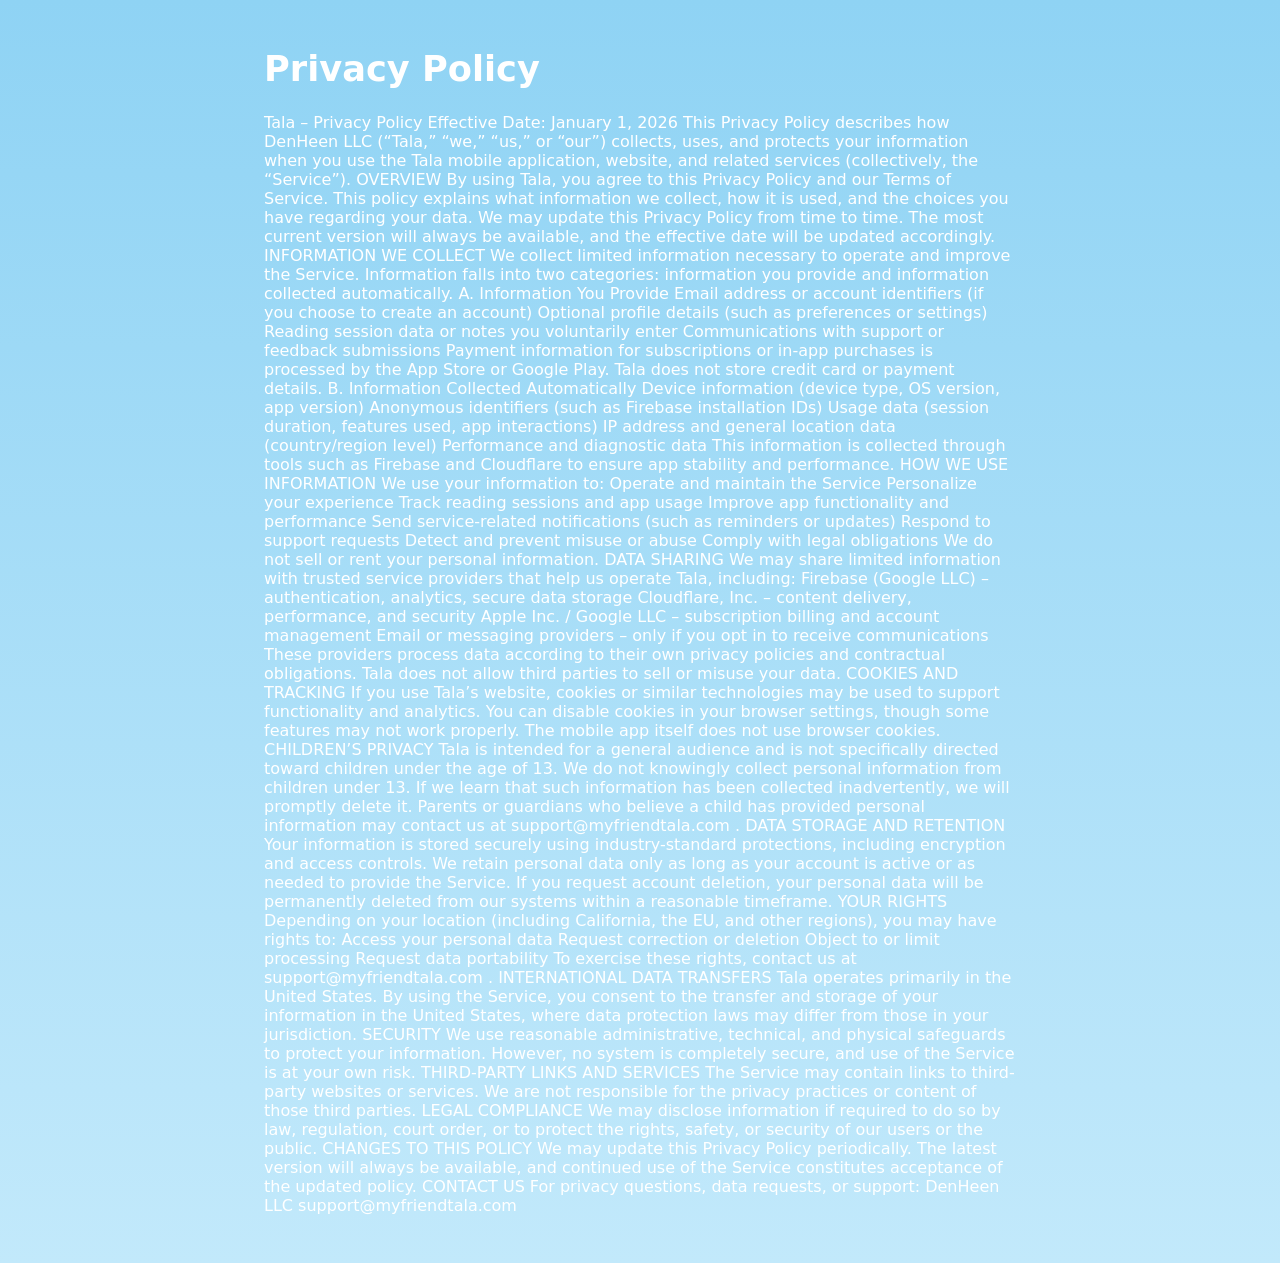
==== privacy.html @ f98f7b0b "Add privacy and terms pages + footer links" ====
<!DOCTYPE html>
<html lang="en">

<head>
    <meta charset="UTF-8" />
    <meta name="viewport" content="width=device-width, initial-scale=1.0" />
    <title>Tala – Privacy Policy</title>
    <link rel="stylesheet" href="styles.css" />
</head>

<body class="legal-page">
    <main class="legal">
      <h1>Privacy Policy</h1>

        Tala – Privacy Policy

        Effective Date: January 1, 2026

        This Privacy Policy describes how DenHeen LLC (“Tala,” “we,” “us,” or “our”) collects, uses, and protects your
        information when you use the Tala mobile application, website, and related services (collectively, the
        “Service”).

        OVERVIEW

        By using Tala, you agree to this Privacy Policy and our Terms of Service. This policy explains what information
        we collect, how it is used, and the choices you have regarding your data.

        We may update this Privacy Policy from time to time. The most current version will always be available, and the
        effective date will be updated accordingly.

        INFORMATION WE COLLECT

        We collect limited information necessary to operate and improve the Service. Information falls into two
        categories: information you provide and information collected automatically.

        A. Information You Provide

        Email address or account identifiers (if you choose to create an account)

        Optional profile details (such as preferences or settings)

        Reading session data or notes you voluntarily enter

        Communications with support or feedback submissions

        Payment information for subscriptions or in-app purchases is processed by the App Store or Google Play. Tala
        does not store credit card or payment details.

        B. Information Collected Automatically

        Device information (device type, OS version, app version)

        Anonymous identifiers (such as Firebase installation IDs)

        Usage data (session duration, features used, app interactions)

        IP address and general location data (country/region level)

        Performance and diagnostic data

        This information is collected through tools such as Firebase and Cloudflare to ensure app stability and
        performance.

        HOW WE USE INFORMATION

        We use your information to:

        Operate and maintain the Service

        Personalize your experience

        Track reading sessions and app usage

        Improve app functionality and performance

        Send service-related notifications (such as reminders or updates)

        Respond to support requests

        Detect and prevent misuse or abuse

        Comply with legal obligations

        We do not sell or rent your personal information.

        DATA SHARING

        We may share limited information with trusted service providers that help us operate Tala, including:

        Firebase (Google LLC) – authentication, analytics, secure data storage

        Cloudflare, Inc. – content delivery, performance, and security

        Apple Inc. / Google LLC – subscription billing and account management

        Email or messaging providers – only if you opt in to receive communications

        These providers process data according to their own privacy policies and contractual obligations. Tala does not
        allow third parties to sell or misuse your data.

        COOKIES AND TRACKING

        If you use Tala’s website, cookies or similar technologies may be used to support functionality and analytics.
        You can disable cookies in your browser settings, though some features may not work properly.

        The mobile app itself does not use browser cookies.

        CHILDREN’S PRIVACY

        Tala is intended for a general audience and is not specifically directed toward children under the age of 13.

        We do not knowingly collect personal information from children under 13. If we learn that such information has
        been collected inadvertently, we will promptly delete it.

        Parents or guardians who believe a child has provided personal information may contact us at
        support@myfriendtala.com
        .

        DATA STORAGE AND RETENTION

        Your information is stored securely using industry-standard protections, including encryption and access
        controls.

        We retain personal data only as long as your account is active or as needed to provide the Service. If you
        request account deletion, your personal data will be permanently deleted from our systems within a reasonable
        timeframe.

        YOUR RIGHTS

        Depending on your location (including California, the EU, and other regions), you may have rights to:

        Access your personal data

        Request correction or deletion

        Object to or limit processing

        Request data portability

        To exercise these rights, contact us at support@myfriendtala.com
        .

        INTERNATIONAL DATA TRANSFERS

        Tala operates primarily in the United States. By using the Service, you consent to the transfer and storage of
        your information in the United States, where data protection laws may differ from those in your jurisdiction.

        SECURITY

        We use reasonable administrative, technical, and physical safeguards to protect your information. However, no
        system is completely secure, and use of the Service is at your own risk.

        THIRD-PARTY LINKS AND SERVICES

        The Service may contain links to third-party websites or services. We are not responsible for the privacy
        practices or content of those third parties.

        LEGAL COMPLIANCE

        We may disclose information if required to do so by law, regulation, court order, or to protect the rights,
        safety, or security of our users or the public.

        CHANGES TO THIS POLICY

        We may update this Privacy Policy periodically. The latest version will always be available, and continued use
        of the Service constitutes acceptance of the updated policy.

        CONTACT US

        For privacy questions, data requests, or support:

        DenHeen LLC
        support@myfriendtala.com
    </main>
</body>

</html>
---- styles.css ----
* {
  box-sizing: border-box;
  margin: 0;
  font-family: system-ui, -apple-system, BlinkMacSystemFont;
}

body {
  min-height: 100vh;
  background: linear-gradient(#8fd3f4, #c2e9fb);
  display: flex;
  justify-content: center;
  align-items: center;
}

.hero {
  text-align: center;
  max-width: 640px;
  padding: 2rem;
}

.tala {
  width: 220px;
  margin-bottom: 1.5rem;
}

h1 {
  font-size: 2.75rem;
  color: white;
  margin-bottom: 0.75rem;
}

p {
  font-size: 1.2rem;
  color: rgba(255, 255, 255, 0.9);
}

.buttons {
  margin-top: 2rem;
  display: flex;
  justify-content: center;
  gap: 1rem;
}

.buttons img {
  height: 48px;
  cursor: pointer;
}

/* --- Legal pages override --- */

body.legal-page {
  display: block;
  align-items: initial;
  justify-content: initial;
}

.legal {
  max-width: 800px;
  margin: 0 auto;
  padding: 3rem 1.5rem;
  color: white;
}

.legal h1 {
  font-size: 2.2rem;
  margin-bottom: 1.5rem;
}

.legal h2 {
  margin-top: 2.5rem;
  margin-bottom: 0.75rem;
}

.legal p,
.legal li {
  font-size: 1rem;
  line-height: 1.6;
  color: rgba(255, 255, 255, 0.95);
}

.legal ul {
  margin-left: 1.25rem;
  margin-top: 0.5rem;
}

.legal a {
  color: white;
  text-decoration: underline;
}

.footer {
  margin-top: 3rem;
  font-size: 0.85rem;
  color: rgba(255, 255, 255, 0.85);
}

.footer a {
  color: white;
  text-decoration: none;
}

.footer a:hover {
  text-decoration: underline;
}
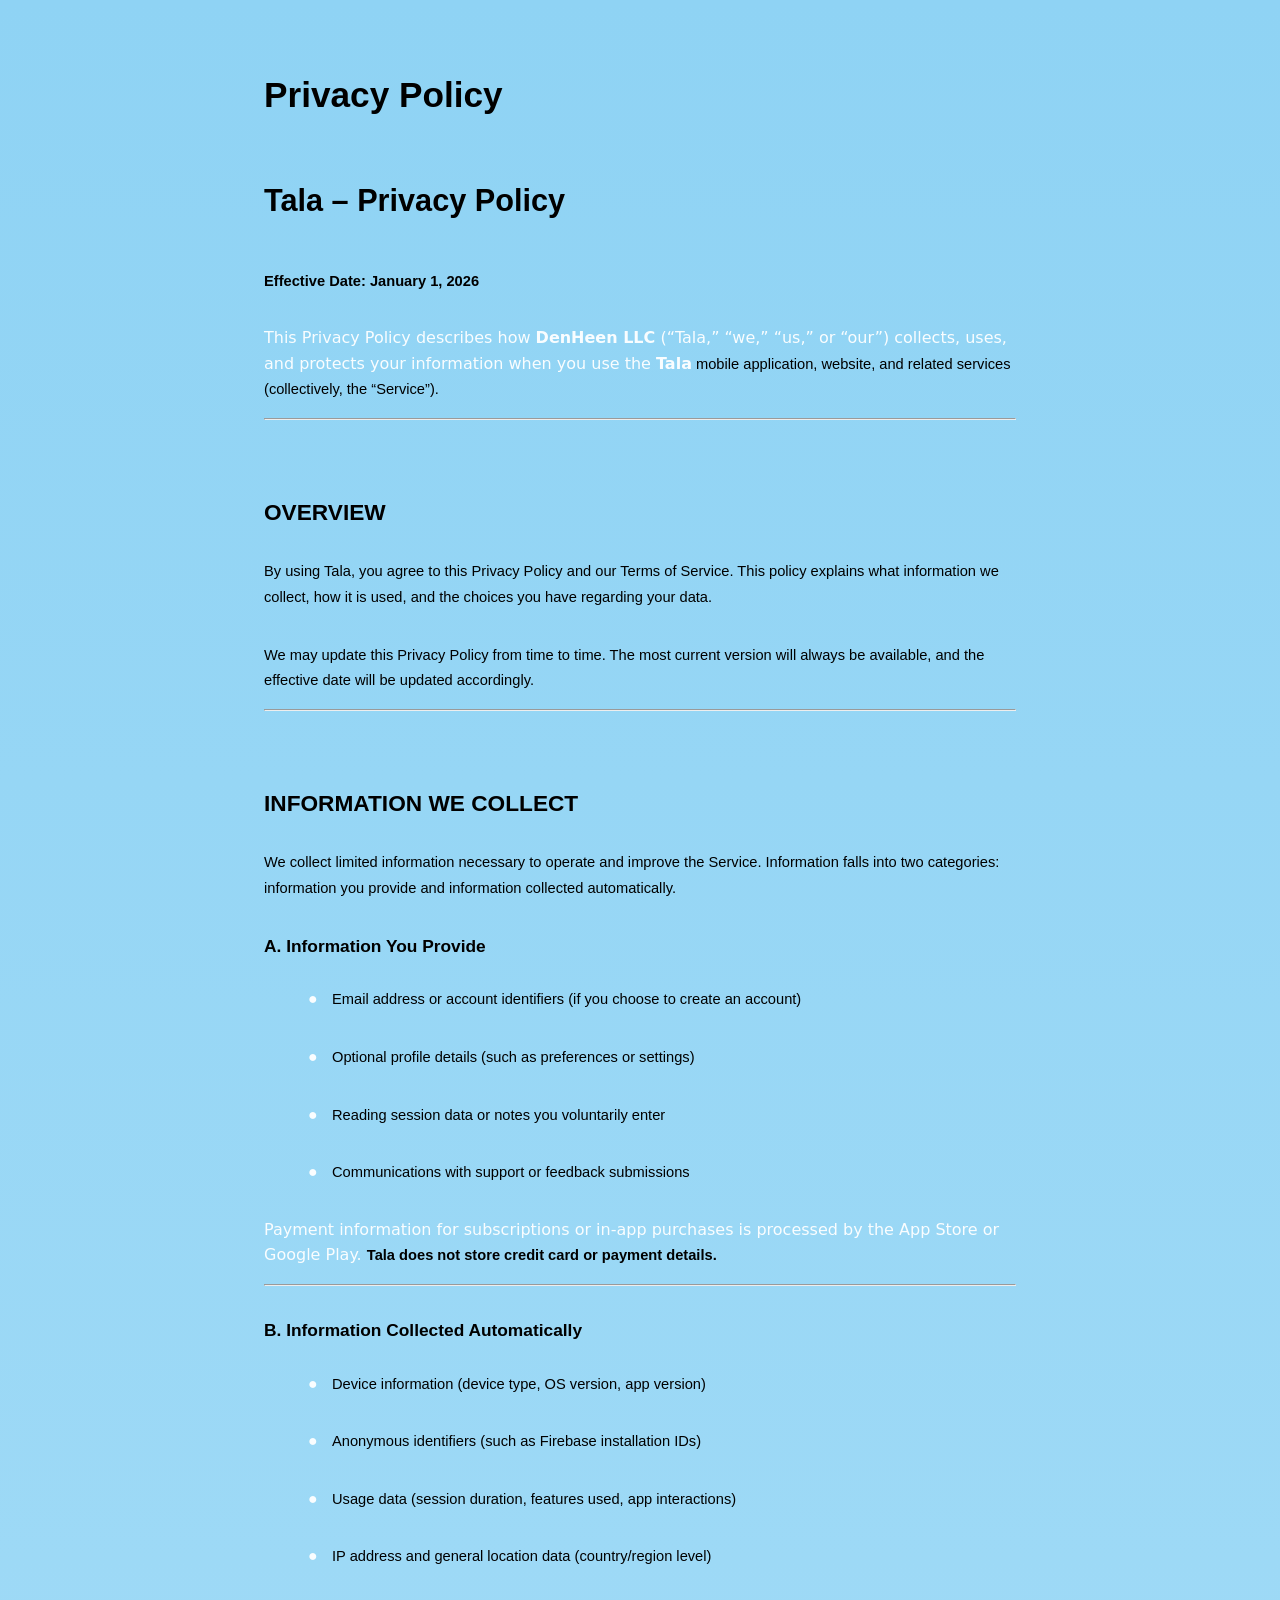
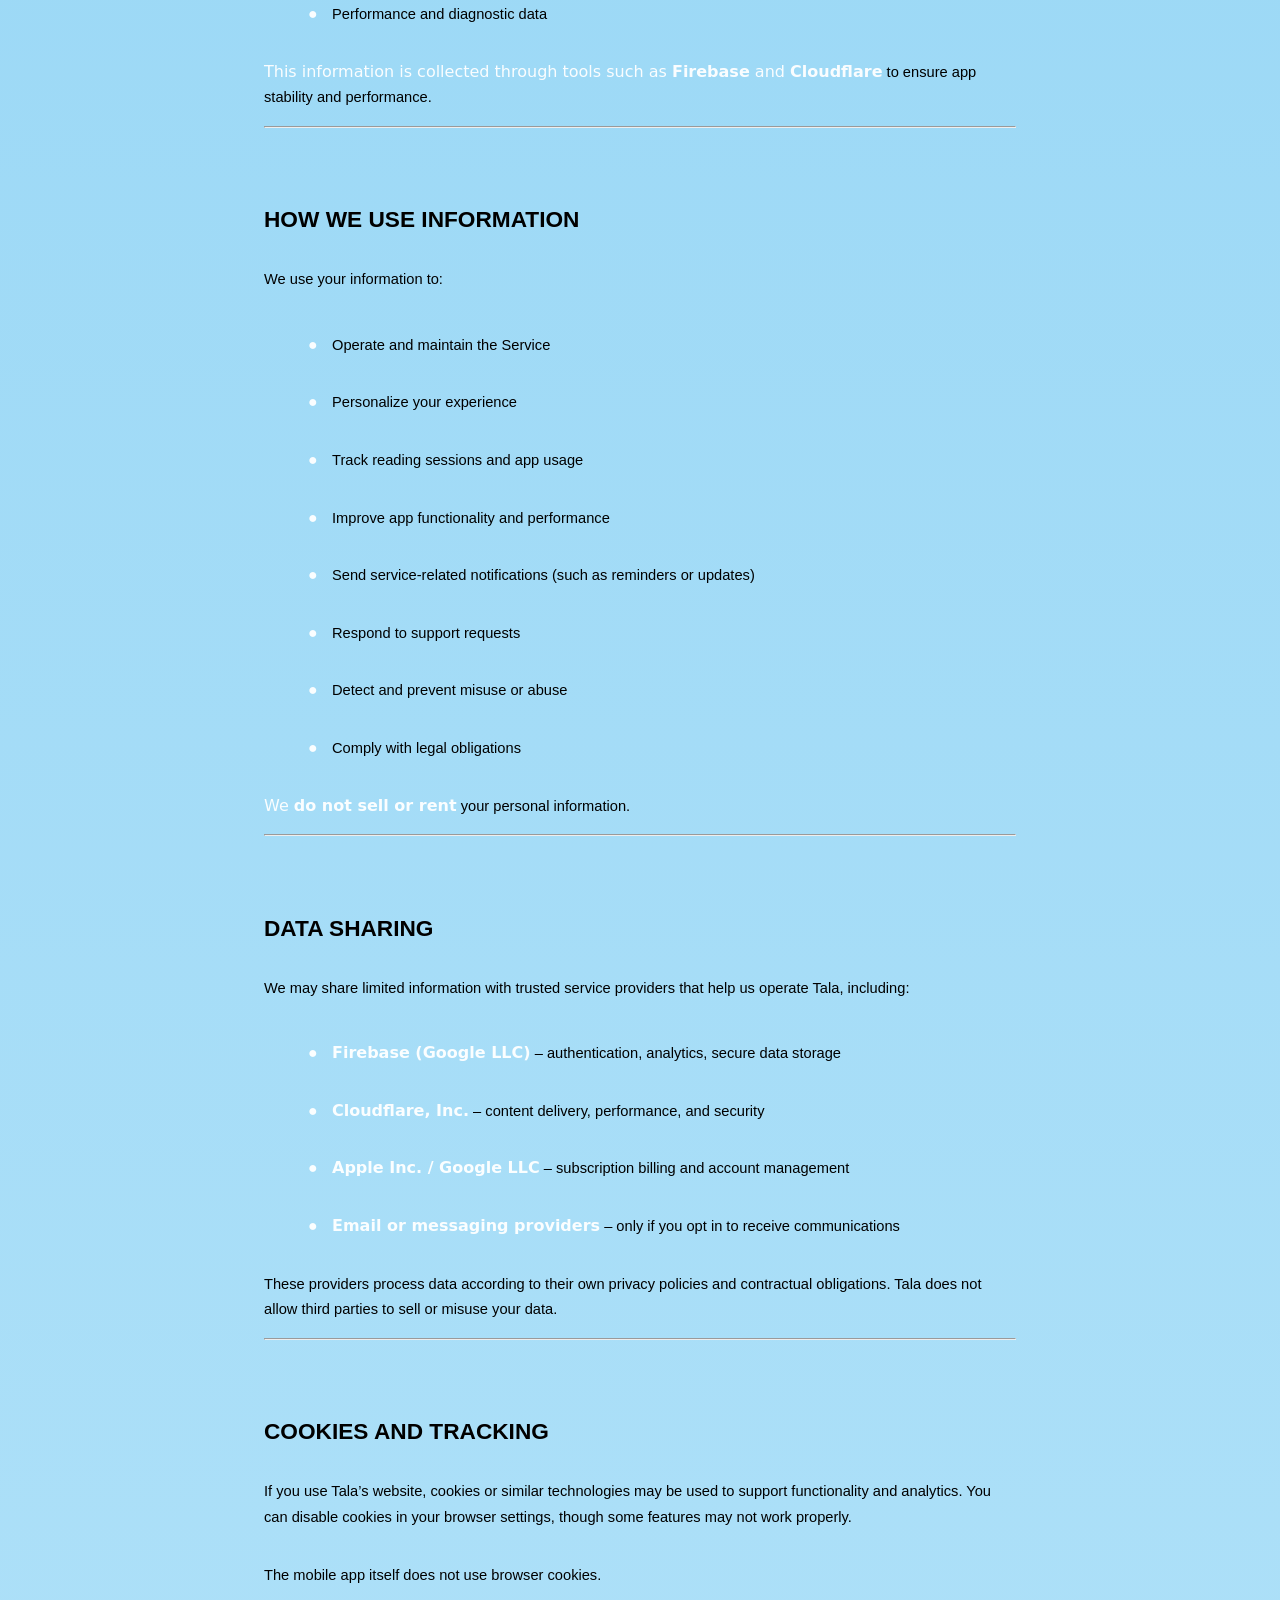
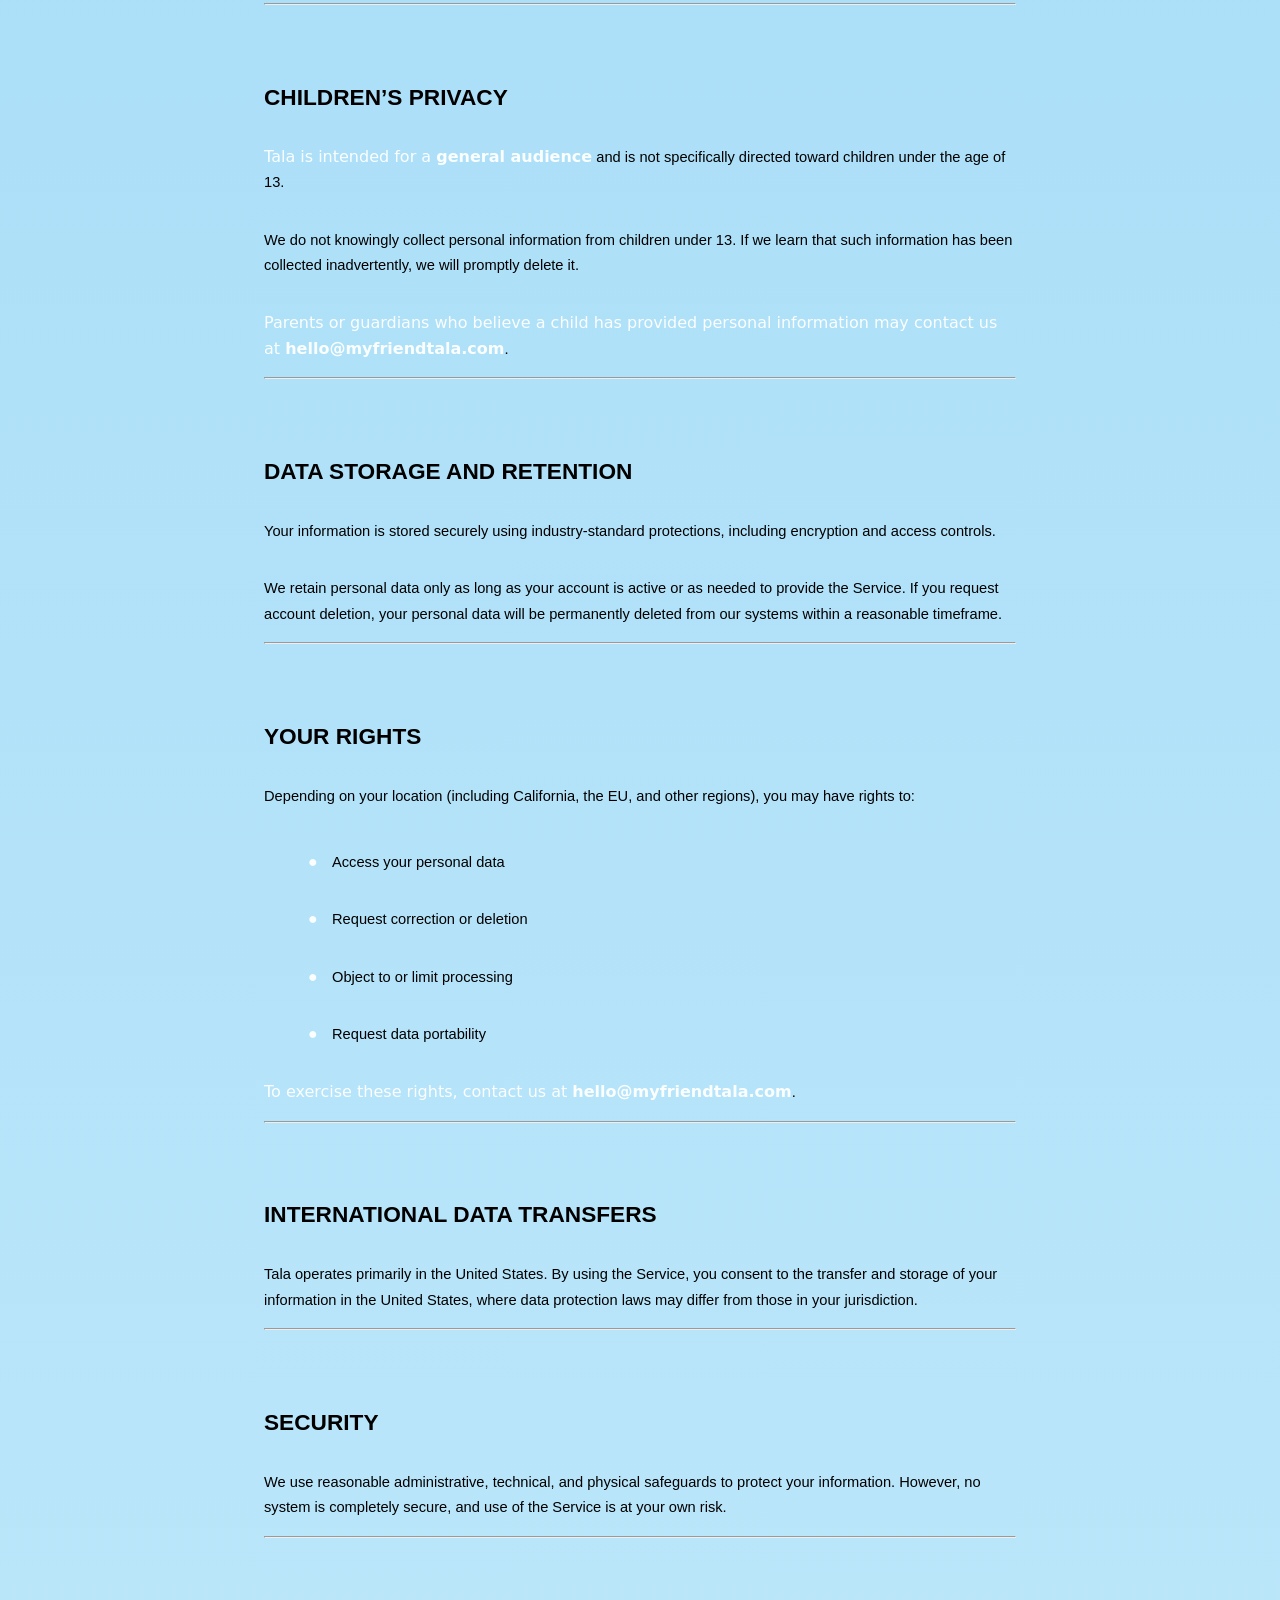
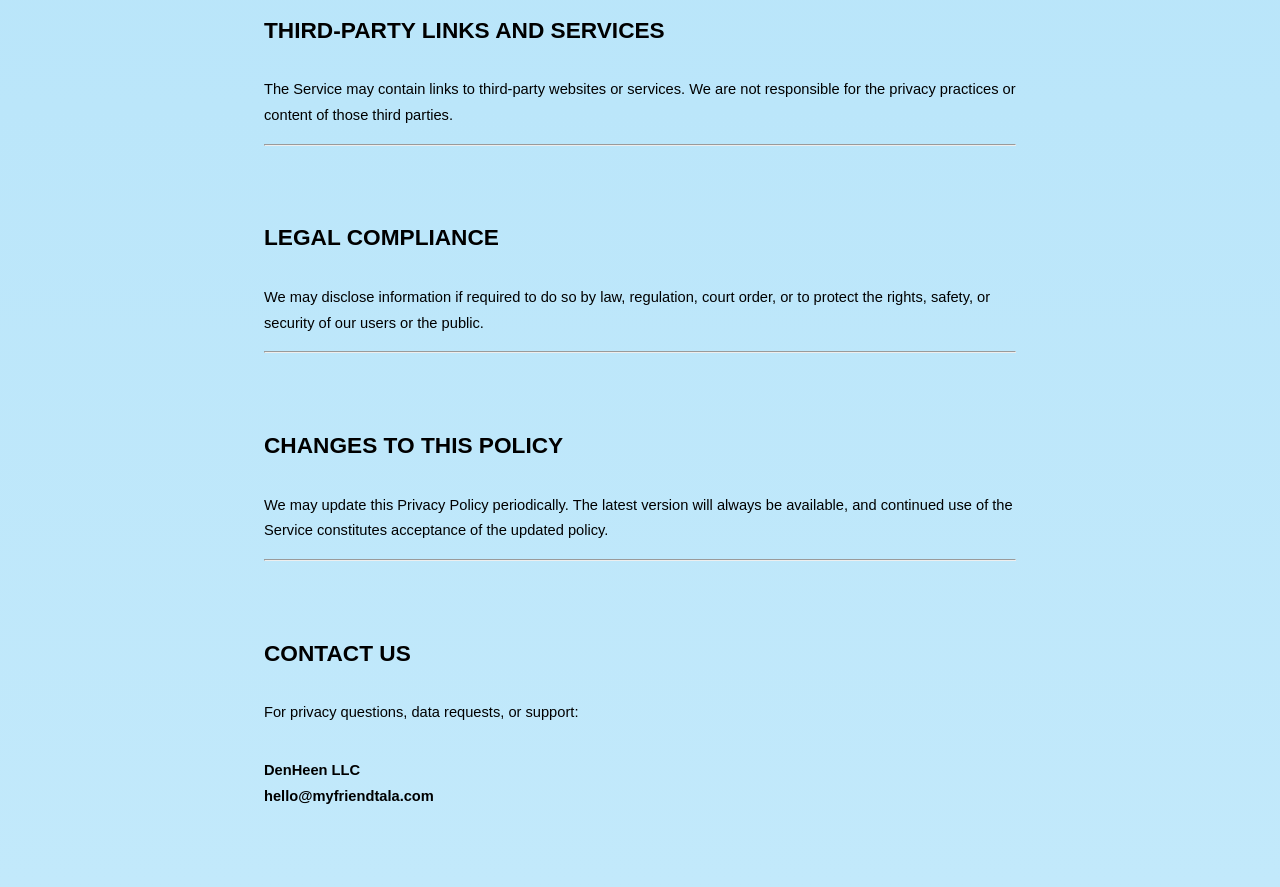
==== commit 083f9853: "Format legal pages for readability" ====
--- a/privacy.html
+++ b/privacy.html
@@ -10,167 +10,792 @@
 
 <body class="legal-page">
     <main class="legal">
-      <h1>Privacy Policy</h1>
-
-        Tala – Privacy Policy
-
-        Effective Date: January 1, 2026
-
-        This Privacy Policy describes how DenHeen LLC (“Tala,” “we,” “us,” or “our”) collects, uses, and protects your
-        information when you use the Tala mobile application, website, and related services (collectively, the
-        “Service”).
-
-        OVERVIEW
-
-        By using Tala, you agree to this Privacy Policy and our Terms of Service. This policy explains what information
-        we collect, how it is used, and the choices you have regarding your data.
-
-        We may update this Privacy Policy from time to time. The most current version will always be available, and the
-        effective date will be updated accordingly.
-
-        INFORMATION WE COLLECT
-
-        We collect limited information necessary to operate and improve the Service. Information falls into two
-        categories: information you provide and information collected automatically.
-
-        A. Information You Provide
-
-        Email address or account identifiers (if you choose to create an account)
-
-        Optional profile details (such as preferences or settings)
-
-        Reading session data or notes you voluntarily enter
-
-        Communications with support or feedback submissions
-
-        Payment information for subscriptions or in-app purchases is processed by the App Store or Google Play. Tala
-        does not store credit card or payment details.
-
-        B. Information Collected Automatically
-
-        Device information (device type, OS version, app version)
-
-        Anonymous identifiers (such as Firebase installation IDs)
-
-        Usage data (session duration, features used, app interactions)
-
-        IP address and general location data (country/region level)
-
-        Performance and diagnostic data
-
-        This information is collected through tools such as Firebase and Cloudflare to ensure app stability and
-        performance.
-
-        HOW WE USE INFORMATION
-
-        We use your information to:
-
-        Operate and maintain the Service
-
-        Personalize your experience
-
-        Track reading sessions and app usage
-
-        Improve app functionality and performance
-
-        Send service-related notifications (such as reminders or updates)
-
-        Respond to support requests
-
-        Detect and prevent misuse or abuse
-
-        Comply with legal obligations
-
-        We do not sell or rent your personal information.
-
-        DATA SHARING
-
-        We may share limited information with trusted service providers that help us operate Tala, including:
-
-        Firebase (Google LLC) – authentication, analytics, secure data storage
-
-        Cloudflare, Inc. – content delivery, performance, and security
-
-        Apple Inc. / Google LLC – subscription billing and account management
-
-        Email or messaging providers – only if you opt in to receive communications
-
-        These providers process data according to their own privacy policies and contractual obligations. Tala does not
-        allow third parties to sell or misuse your data.
-
-        COOKIES AND TRACKING
-
-        If you use Tala’s website, cookies or similar technologies may be used to support functionality and analytics.
-        You can disable cookies in your browser settings, though some features may not work properly.
-
-        The mobile app itself does not use browser cookies.
-
-        CHILDREN’S PRIVACY
-
-        Tala is intended for a general audience and is not specifically directed toward children under the age of 13.
-
-        We do not knowingly collect personal information from children under 13. If we learn that such information has
-        been collected inadvertently, we will promptly delete it.
-
-        Parents or guardians who believe a child has provided personal information may contact us at
-        support@myfriendtala.com
-        .
-
-        DATA STORAGE AND RETENTION
-
-        Your information is stored securely using industry-standard protections, including encryption and access
-        controls.
-
-        We retain personal data only as long as your account is active or as needed to provide the Service. If you
-        request account deletion, your personal data will be permanently deleted from our systems within a reasonable
-        timeframe.
-
-        YOUR RIGHTS
-
-        Depending on your location (including California, the EU, and other regions), you may have rights to:
-
-        Access your personal data
-
-        Request correction or deletion
-
-        Object to or limit processing
-
-        Request data portability
-
-        To exercise these rights, contact us at support@myfriendtala.com
-        .
-
-        INTERNATIONAL DATA TRANSFERS
-
-        Tala operates primarily in the United States. By using the Service, you consent to the transfer and storage of
-        your information in the United States, where data protection laws may differ from those in your jurisdiction.
-
-        SECURITY
-
-        We use reasonable administrative, technical, and physical safeguards to protect your information. However, no
-        system is completely secure, and use of the Service is at your own risk.
-
-        THIRD-PARTY LINKS AND SERVICES
-
-        The Service may contain links to third-party websites or services. We are not responsible for the privacy
-        practices or content of those third parties.
-
-        LEGAL COMPLIANCE
-
-        We may disclose information if required to do so by law, regulation, court order, or to protect the rights,
-        safety, or security of our users or the public.
-
-        CHANGES TO THIS POLICY
-
-        We may update this Privacy Policy periodically. The latest version will always be available, and continued use
-        of the Service constitutes acceptance of the updated policy.
-
-        CONTACT US
-
-        For privacy questions, data requests, or support:
-
-        DenHeen LLC
-        support@myfriendtala.com
+        <h1>Privacy Policy</h1>
+
+
+        <html>
+
+        <head>
+            <meta content="text/html; charset=UTF-8" http-equiv="content-type">
+            <style type="text/css">
+                .lst-kix_px4o8uygx4bg-0>li:before {
+                    content: "\0025cf   "
+                }
+
+                .lst-kix_xetzcxe1hqnr-6>li:before {
+                    content: "\0025cf   "
+                }
+
+                .lst-kix_xetzcxe1hqnr-7>li:before {
+                    content: "\0025cb   "
+                }
+
+                .lst-kix_px4o8uygx4bg-1>li:before {
+                    content: "\0025cb   "
+                }
+
+                ul.lst-kix_px4o8uygx4bg-0 {
+                    list-style-type: none
+                }
+
+                .lst-kix_px4o8uygx4bg-2>li:before {
+                    content: "\0025a0   "
+                }
+
+                ul.lst-kix_cazrellccsa1-5 {
+                    list-style-type: none
+                }
+
+                ul.lst-kix_px4o8uygx4bg-1 {
+                    list-style-type: none
+                }
+
+                ul.lst-kix_cazrellccsa1-6 {
+                    list-style-type: none
+                }
+
+                .lst-kix_xetzcxe1hqnr-4>li:before {
+                    content: "\0025cb   "
+                }
+
+                .lst-kix_xetzcxe1hqnr-5>li:before {
+                    content: "\0025a0   "
+                }
+
+                .lst-kix_xetzcxe1hqnr-8>li:before {
+                    content: "\0025a0   "
+                }
+
+                ul.lst-kix_cazrellccsa1-7 {
+                    list-style-type: none
+                }
+
+                ul.lst-kix_cazrellccsa1-8 {
+                    list-style-type: none
+                }
+
+                .lst-kix_px4o8uygx4bg-4>li:before {
+                    content: "\0025cb   "
+                }
+
+                ul.lst-kix_yzsh66agd5lo-7 {
+                    list-style-type: none
+                }
+
+                ul.lst-kix_cazrellccsa1-1 {
+                    list-style-type: none
+                }
+
+                ul.lst-kix_yzsh66agd5lo-8 {
+                    list-style-type: none
+                }
+
+                ul.lst-kix_cazrellccsa1-2 {
+                    list-style-type: none
+                }
+
+                .lst-kix_px4o8uygx4bg-3>li:before {
+                    content: "\0025cf   "
+                }
+
+                .lst-kix_px4o8uygx4bg-5>li:before {
+                    content: "\0025a0   "
+                }
+
+                ul.lst-kix_yzsh66agd5lo-5 {
+                    list-style-type: none
+                }
+
+                ul.lst-kix_cazrellccsa1-3 {
+                    list-style-type: none
+                }
+
+                ul.lst-kix_yzsh66agd5lo-6 {
+                    list-style-type: none
+                }
+
+                ul.lst-kix_cazrellccsa1-4 {
+                    list-style-type: none
+                }
+
+                ul.lst-kix_yzsh66agd5lo-3 {
+                    list-style-type: none
+                }
+
+                ul.lst-kix_yzsh66agd5lo-4 {
+                    list-style-type: none
+                }
+
+                ul.lst-kix_yzsh66agd5lo-1 {
+                    list-style-type: none
+                }
+
+                ul.lst-kix_yzsh66agd5lo-2 {
+                    list-style-type: none
+                }
+
+                ul.lst-kix_cazrellccsa1-0 {
+                    list-style-type: none
+                }
+
+                .lst-kix_px4o8uygx4bg-8>li:before {
+                    content: "\0025a0   "
+                }
+
+                ul.lst-kix_yzsh66agd5lo-0 {
+                    list-style-type: none
+                }
+
+                .lst-kix_px4o8uygx4bg-7>li:before {
+                    content: "\0025cb   "
+                }
+
+                .lst-kix_px4o8uygx4bg-6>li:before {
+                    content: "\0025cf   "
+                }
+
+                .lst-kix_xetzcxe1hqnr-0>li:before {
+                    content: "\0025cf   "
+                }
+
+                .lst-kix_xetzcxe1hqnr-1>li:before {
+                    content: "\0025cb   "
+                }
+
+                ul.lst-kix_px4o8uygx4bg-4 {
+                    list-style-type: none
+                }
+
+                .lst-kix_cazrellccsa1-0>li:before {
+                    content: "\0025cf   "
+                }
+
+                ul.lst-kix_px4o8uygx4bg-5 {
+                    list-style-type: none
+                }
+
+                .lst-kix_xetzcxe1hqnr-2>li:before {
+                    content: "\0025a0   "
+                }
+
+                .lst-kix_xetzcxe1hqnr-3>li:before {
+                    content: "\0025cf   "
+                }
+
+                ul.lst-kix_px4o8uygx4bg-2 {
+                    list-style-type: none
+                }
+
+                .lst-kix_cazrellccsa1-1>li:before {
+                    content: "\0025cb   "
+                }
+
+                ul.lst-kix_px4o8uygx4bg-3 {
+                    list-style-type: none
+                }
+
+                ul.lst-kix_px4o8uygx4bg-8 {
+                    list-style-type: none
+                }
+
+                ul.lst-kix_px4o8uygx4bg-6 {
+                    list-style-type: none
+                }
+
+                ul.lst-kix_px4o8uygx4bg-7 {
+                    list-style-type: none
+                }
+
+                .lst-kix_yzsh66agd5lo-0>li:before {
+                    content: "\0025cf   "
+                }
+
+                .lst-kix_cazrellccsa1-4>li:before {
+                    content: "\0025cb   "
+                }
+
+                .lst-kix_yzsh66agd5lo-1>li:before {
+                    content: "\0025cb   "
+                }
+
+                .lst-kix_cazrellccsa1-3>li:before {
+                    content: "\0025cf   "
+                }
+
+                .lst-kix_cazrellccsa1-5>li:before {
+                    content: "\0025a0   "
+                }
+
+                .lst-kix_yzsh66agd5lo-2>li:before {
+                    content: "\0025a0   "
+                }
+
+                .lst-kix_cazrellccsa1-2>li:before {
+                    content: "\0025a0   "
+                }
+
+                .lst-kix_cazrellccsa1-6>li:before {
+                    content: "\0025cf   "
+                }
+
+                .lst-kix_yzsh66agd5lo-4>li:before {
+                    content: "\0025cb   "
+                }
+
+                .lst-kix_yzsh66agd5lo-3>li:before {
+                    content: "\0025cf   "
+                }
+
+                .lst-kix_yzsh66agd5lo-5>li:before {
+                    content: "\0025a0   "
+                }
+
+                .lst-kix_yzsh66agd5lo-8>li:before {
+                    content: "\0025a0   "
+                }
+
+                .lst-kix_yzsh66agd5lo-7>li:before {
+                    content: "\0025cb   "
+                }
+
+                .lst-kix_yzsh66agd5lo-6>li:before {
+                    content: "\0025cf   "
+                }
+
+                .lst-kix_cazrellccsa1-8>li:before {
+                    content: "\0025a0   "
+                }
+
+                .lst-kix_cazrellccsa1-7>li:before {
+                    content: "\0025cb   "
+                }
+
+                .lst-kix_ox66qrrilc2m-0>li:before {
+                    content: "\0025cf   "
+                }
+
+                .lst-kix_ox66qrrilc2m-3>li:before {
+                    content: "\0025cf   "
+                }
+
+                .lst-kix_ox66qrrilc2m-1>li:before {
+                    content: "\0025cb   "
+                }
+
+                .lst-kix_ox66qrrilc2m-2>li:before {
+                    content: "\0025a0   "
+                }
+
+                .lst-kix_ox66qrrilc2m-7>li:before {
+                    content: "\0025cb   "
+                }
+
+                .lst-kix_ox66qrrilc2m-4>li:before {
+                    content: "\0025cb   "
+                }
+
+                .lst-kix_ox66qrrilc2m-8>li:before {
+                    content: "\0025a0   "
+                }
+
+                .lst-kix_ox66qrrilc2m-5>li:before {
+                    content: "\0025a0   "
+                }
+
+                .lst-kix_ox66qrrilc2m-6>li:before {
+                    content: "\0025cf   "
+                }
+
+                ul.lst-kix_ox66qrrilc2m-8 {
+                    list-style-type: none
+                }
+
+                ul.lst-kix_ox66qrrilc2m-7 {
+                    list-style-type: none
+                }
+
+                ul.lst-kix_ox66qrrilc2m-6 {
+                    list-style-type: none
+                }
+
+                ul.lst-kix_xetzcxe1hqnr-8 {
+                    list-style-type: none
+                }
+
+                ul.lst-kix_ox66qrrilc2m-1 {
+                    list-style-type: none
+                }
+
+                ul.lst-kix_xetzcxe1hqnr-3 {
+                    list-style-type: none
+                }
+
+                ul.lst-kix_ox66qrrilc2m-0 {
+                    list-style-type: none
+                }
+
+                ul.lst-kix_xetzcxe1hqnr-2 {
+                    list-style-type: none
+                }
+
+                ul.lst-kix_xetzcxe1hqnr-1 {
+                    list-style-type: none
+                }
+
+                ul.lst-kix_xetzcxe1hqnr-0 {
+                    list-style-type: none
+                }
+
+                ul.lst-kix_ox66qrrilc2m-5 {
+                    list-style-type: none
+                }
+
+                ul.lst-kix_xetzcxe1hqnr-7 {
+                    list-style-type: none
+                }
+
+                ul.lst-kix_ox66qrrilc2m-4 {
+                    list-style-type: none
+                }
+
+                ul.lst-kix_xetzcxe1hqnr-6 {
+                    list-style-type: none
+                }
+
+                li.li-bullet-0:before {
+                    margin-left: -18pt;
+                    white-space: nowrap;
+                    display: inline-block;
+                    min-width: 18pt
+                }
+
+                ul.lst-kix_ox66qrrilc2m-3 {
+                    list-style-type: none
+                }
+
+                ul.lst-kix_xetzcxe1hqnr-5 {
+                    list-style-type: none
+                }
+
+                ul.lst-kix_ox66qrrilc2m-2 {
+                    list-style-type: none
+                }
+
+                ul.lst-kix_xetzcxe1hqnr-4 {
+                    list-style-type: none
+                }
+
+                ol {
+                    margin: 0;
+                    padding: 0
+                }
+
+                table td,
+                table th {
+                    padding: 0
+                }
+
+                .c3 {
+                    margin-left: 36pt;
+                    padding-top: 12pt;
+                    padding-left: 0pt;
+                    padding-bottom: 12pt;
+                    line-height: 1.15;
+                    orphans: 2;
+                    widows: 2;
+                    text-align: left
+                }
+
+                .c2 {
+                    color: #000000;
+                    font-weight: 400;
+                    text-decoration: none;
+                    vertical-align: baseline;
+                    font-size: 11pt;
+                    font-family: "Arial";
+                    font-style: normal
+                }
+
+                .c0 {
+                    color: #000000;
+                    font-weight: 700;
+                    text-decoration: none;
+                    vertical-align: baseline;
+                    font-size: 17pt;
+                    font-family: "Arial";
+                    font-style: normal
+                }
+
+                .c7 {
+                    padding-top: 0pt;
+                    padding-bottom: 0pt;
+                    line-height: 1.15;
+                    orphans: 2;
+                    widows: 2;
+                    text-align: left;
+                    height: 11pt
+                }
+
+                .c9 {
+                    padding-top: 18pt;
+                    padding-bottom: 4pt;
+                    line-height: 1.15;
+                    orphans: 2;
+                    widows: 2;
+                    text-align: left
+                }
+
+                .c6 {
+                    color: #000000;
+                    text-decoration: none;
+                    vertical-align: baseline;
+                    font-size: 13pt;
+                    font-family: "Arial";
+                    font-style: normal
+                }
+
+                .c12 {
+                    padding-top: 24pt;
+                    padding-bottom: 6pt;
+                    line-height: 1.15;
+                    orphans: 2;
+                    widows: 2;
+                    text-align: left
+                }
+
+                .c11 {
+                    color: #000000;
+                    text-decoration: none;
+                    vertical-align: baseline;
+                    font-size: 11pt;
+                    font-family: "Arial";
+                    font-style: normal
+                }
+
+                .c4 {
+                    padding-top: 12pt;
+                    padding-bottom: 12pt;
+                    line-height: 1.15;
+                    orphans: 2;
+                    widows: 2;
+                    text-align: left
+                }
+
+                .c8 {
+                    padding-top: 14pt;
+                    padding-bottom: 4pt;
+                    line-height: 1.15;
+                    orphans: 2;
+                    widows: 2;
+                    text-align: left
+                }
+
+                .c10 {
+                    color: #000000;
+                    text-decoration: none;
+                    vertical-align: baseline;
+                    font-size: 23pt;
+                    font-family: "Arial";
+                    font-style: normal
+                }
+
+                .c13 {
+                    background-color: #ffffff;
+                    max-width: 468pt;
+                    padding: 72pt 72pt 72pt 72pt
+                }
+
+                .c5 {
+                    padding: 0;
+                    margin: 0
+                }
+
+                .c1 {
+                    font-weight: 700
+                }
+
+                .title {
+                    padding-top: 0pt;
+                    color: #000000;
+                    font-size: 26pt;
+                    padding-bottom: 3pt;
+                    font-family: "Arial";
+                    line-height: 1.15;
+                    page-break-after: avoid;
+                    orphans: 2;
+                    widows: 2;
+                    text-align: left
+                }
+
+                .subtitle {
+                    padding-top: 0pt;
+                    color: #666666;
+                    font-size: 15pt;
+                    padding-bottom: 16pt;
+                    font-family: "Arial";
+                    line-height: 1.15;
+                    page-break-after: avoid;
+                    orphans: 2;
+                    widows: 2;
+                    text-align: left
+                }
+
+                li {
+                    color: #000000;
+                    font-size: 11pt;
+                    font-family: "Arial"
+                }
+
+                p {
+                    margin: 0;
+                    color: #000000;
+                    font-size: 11pt;
+                    font-family: "Arial"
+                }
+
+                h1 {
+                    padding-top: 20pt;
+                    color: #000000;
+                    font-size: 20pt;
+                    padding-bottom: 6pt;
+                    font-family: "Arial";
+                    line-height: 1.15;
+                    page-break-after: avoid;
+                    orphans: 2;
+                    widows: 2;
+                    text-align: left
+                }
+
+                h2 {
+                    padding-top: 18pt;
+                    color: #000000;
+                    font-size: 16pt;
+                    padding-bottom: 6pt;
+                    font-family: "Arial";
+                    line-height: 1.15;
+                    page-break-after: avoid;
+                    orphans: 2;
+                    widows: 2;
+                    text-align: left
+                }
+
+                h3 {
+                    padding-top: 16pt;
+                    color: #434343;
+                    font-size: 14pt;
+                    padding-bottom: 4pt;
+                    font-family: "Arial";
+                    line-height: 1.15;
+                    page-break-after: avoid;
+                    orphans: 2;
+                    widows: 2;
+                    text-align: left
+                }
+
+                h4 {
+                    padding-top: 14pt;
+                    color: #666666;
+                    font-size: 12pt;
+                    padding-bottom: 4pt;
+                    font-family: "Arial";
+                    line-height: 1.15;
+                    page-break-after: avoid;
+                    orphans: 2;
+                    widows: 2;
+                    text-align: left
+                }
+
+                h5 {
+                    padding-top: 12pt;
+                    color: #666666;
+                    font-size: 11pt;
+                    padding-bottom: 4pt;
+                    font-family: "Arial";
+                    line-height: 1.15;
+                    page-break-after: avoid;
+                    orphans: 2;
+                    widows: 2;
+                    text-align: left
+                }
+
+                h6 {
+                    padding-top: 12pt;
+                    color: #666666;
+                    font-size: 11pt;
+                    padding-bottom: 4pt;
+                    font-family: "Arial";
+                    line-height: 1.15;
+                    page-break-after: avoid;
+                    font-style: italic;
+                    orphans: 2;
+                    widows: 2;
+                    text-align: left
+                }
+            </style>
+        </head>
+
+        <body class="c13 doc-content">
+            <h1 class="c12" id="h.1zyrhxthiwm6"><span class="c1 c10">Tala &ndash; Privacy Policy</span></h1>
+            <p class="c4"><span class="c1 c11">Effective Date: January 1, 2026</span></p>
+            <p class="c4"><span>This Privacy Policy describes how </span><span class="c1">DenHeen
+                    LLC</span><span>&nbsp;(&ldquo;Tala,&rdquo; &ldquo;we,&rdquo; &ldquo;us,&rdquo; or &ldquo;our&rdquo;)
+                    collects, uses, and protects your information when you use the </span><span
+                    class="c1">Tala</span><span class="c2">&nbsp;mobile application, website, and related services
+                    (collectively, the &ldquo;Service&rdquo;).</span></p>
+            <hr>
+            <p class="c7"><span class="c2"></span></p>
+            <h2 class="c9" id="h.61bhq4v0bkg6"><span class="c0">OVERVIEW</span></h2>
+            <p class="c4"><span class="c2">By using Tala, you agree to this Privacy Policy and our Terms of Service.
+                    This policy explains what information we collect, how it is used, and the choices you have regarding
+                    your data.</span></p>
+            <p class="c4"><span class="c2">We may update this Privacy Policy from time to time. The most current version
+                    will always be available, and the effective date will be updated accordingly.</span></p>
+            <hr>
+            <p class="c7"><span class="c2"></span></p>
+            <h2 class="c9" id="h.vdimyolt627r"><span class="c0">INFORMATION WE COLLECT</span></h2>
+            <p class="c4"><span class="c2">We collect limited information necessary to operate and improve the Service.
+                    Information falls into two categories: information you provide and information collected
+                    automatically.</span></p>
+            <h3 class="c8" id="h.b2cojpvt4wsx"><span class="c1 c6">A. Information You Provide</span></h3>
+            <ul class="c5 lst-kix_px4o8uygx4bg-0 start">
+                <li class="c3 li-bullet-0"><span class="c2">Email address or account identifiers (if you choose to
+                        create an account)</span></li>
+                <li class="c3 li-bullet-0"><span class="c2">Optional profile details (such as preferences or
+                        settings)</span></li>
+                <li class="c3 li-bullet-0"><span class="c2">Reading session data or notes you voluntarily enter</span>
+                </li>
+                <li class="c3 li-bullet-0"><span class="c2">Communications with support or feedback submissions</span>
+                </li>
+            </ul>
+            <p class="c4"><span>Payment information for subscriptions or in-app purchases is processed by the App Store
+                    or Google Play. </span><span class="c11 c1">Tala does not store credit card or payment
+                    details.</span></p>
+            <hr>
+            <p class="c7"><span class="c2"></span></p>
+            <h3 class="c8" id="h.wzp8m1xiuodh"><span class="c6 c1">B. Information Collected Automatically</span></h3>
+            <ul class="c5 lst-kix_yzsh66agd5lo-0 start">
+                <li class="c3 li-bullet-0"><span class="c2">Device information (device type, OS version, app
+                        version)</span></li>
+                <li class="c3 li-bullet-0"><span class="c2">Anonymous identifiers (such as Firebase installation
+                        IDs)</span></li>
+                <li class="c3 li-bullet-0"><span class="c2">Usage data (session duration, features used, app
+                        interactions)</span></li>
+                <li class="c3 li-bullet-0"><span class="c2">IP address and general location data (country/region
+                        level)</span></li>
+                <li class="c3 li-bullet-0"><span class="c2">Performance and diagnostic data</span></li>
+            </ul>
+            <p class="c4"><span>This information is collected through tools such as </span><span
+                    class="c1">Firebase</span><span>&nbsp;and </span><span class="c1">Cloudflare</span><span
+                    class="c2">&nbsp;to ensure app stability and performance.</span></p>
+            <hr>
+            <p class="c7"><span class="c2"></span></p>
+            <h2 class="c9" id="h.z1gnaw16ukui"><span class="c0">HOW WE USE INFORMATION</span></h2>
+            <p class="c4"><span class="c2">We use your information to:</span></p>
+            <ul class="c5 lst-kix_ox66qrrilc2m-0 start">
+                <li class="c3 li-bullet-0"><span class="c2">Operate and maintain the Service</span></li>
+                <li class="c3 li-bullet-0"><span class="c2">Personalize your experience</span></li>
+                <li class="c3 li-bullet-0"><span class="c2">Track reading sessions and app usage</span></li>
+                <li class="c3 li-bullet-0"><span class="c2">Improve app functionality and performance</span></li>
+                <li class="c3 li-bullet-0"><span class="c2">Send service-related notifications (such as reminders or
+                        updates)</span></li>
+                <li class="c3 li-bullet-0"><span class="c2">Respond to support requests</span></li>
+                <li class="c3 li-bullet-0"><span class="c2">Detect and prevent misuse or abuse</span></li>
+                <li class="c3 li-bullet-0"><span class="c2">Comply with legal obligations</span></li>
+            </ul>
+            <p class="c4"><span>We </span><span class="c1">do not sell or rent</span><span class="c2">&nbsp;your
+                    personal information.</span></p>
+            <hr>
+            <p class="c7"><span class="c2"></span></p>
+            <h2 class="c9" id="h.h0hu45w7em2y"><span class="c0">DATA SHARING</span></h2>
+            <p class="c4"><span class="c2">We may share limited information with trusted service providers that help us
+                    operate Tala, including:</span></p>
+            <ul class="c5 lst-kix_cazrellccsa1-0 start">
+                <li class="c3 li-bullet-0"><span class="c1">Firebase (Google LLC)</span><span class="c2">&nbsp;&ndash;
+                        authentication, analytics, secure data storage</span></li>
+                <li class="c3 li-bullet-0"><span class="c1">Cloudflare, Inc.</span><span class="c2">&nbsp;&ndash;
+                        content delivery, performance, and security</span></li>
+                <li class="c3 li-bullet-0"><span class="c1">Apple Inc. / Google LLC</span><span class="c2">&nbsp;&ndash;
+                        subscription billing and account management</span></li>
+                <li class="c3 li-bullet-0"><span class="c1">Email or messaging providers</span><span
+                        class="c2">&nbsp;&ndash; only if you opt in to receive communications</span></li>
+            </ul>
+            <p class="c4"><span class="c2">These providers process data according to their own privacy policies and
+                    contractual obligations. Tala does not allow third parties to sell or misuse your data.</span></p>
+            <hr>
+            <p class="c7"><span class="c2"></span></p>
+            <h2 class="c9" id="h.heljt3gybw9k"><span class="c0">COOKIES AND TRACKING</span></h2>
+            <p class="c4"><span class="c2">If you use Tala&rsquo;s website, cookies or similar technologies may be used
+                    to support functionality and analytics. You can disable cookies in your browser settings, though
+                    some features may not work properly.</span></p>
+            <p class="c4"><span class="c2">The mobile app itself does not use browser cookies.</span></p>
+            <hr>
+            <p class="c7"><span class="c2"></span></p>
+            <h2 class="c9" id="h.tp7w87uphhll"><span class="c0">CHILDREN&rsquo;S PRIVACY</span></h2>
+            <p class="c4"><span>Tala is intended for a </span><span class="c1">general audience</span><span
+                    class="c2">&nbsp;and is not specifically directed toward children under the age of 13.</span></p>
+            <p class="c4"><span class="c2">We do not knowingly collect personal information from children under 13. If
+                    we learn that such information has been collected inadvertently, we will promptly delete it.</span>
+            </p>
+            <p class="c4"><span>Parents or guardians who believe a child has provided personal information may contact
+                    us at </span><span class="c1">hello@myfriendtala.com</span><span class="c2">.</span></p>
+            <hr>
+            <p class="c7"><span class="c2"></span></p>
+            <h2 class="c9" id="h.f26wyyad2znn"><span class="c0">DATA STORAGE AND RETENTION</span></h2>
+            <p class="c4"><span class="c2">Your information is stored securely using industry-standard protections,
+                    including encryption and access controls.</span></p>
+            <p class="c4"><span class="c2">We retain personal data only as long as your account is active or as needed
+                    to provide the Service. If you request account deletion, your personal data will be permanently
+                    deleted from our systems within a reasonable timeframe.</span></p>
+            <hr>
+            <p class="c7"><span class="c2"></span></p>
+            <h2 class="c9" id="h.f9sintte1h56"><span class="c0">YOUR RIGHTS</span></h2>
+            <p class="c4"><span class="c2">Depending on your location (including California, the EU, and other regions),
+                    you may have rights to:</span></p>
+            <ul class="c5 lst-kix_xetzcxe1hqnr-0 start">
+                <li class="c3 li-bullet-0"><span class="c2">Access your personal data</span></li>
+                <li class="c3 li-bullet-0"><span class="c2">Request correction or deletion</span></li>
+                <li class="c3 li-bullet-0"><span class="c2">Object to or limit processing</span></li>
+                <li class="c3 li-bullet-0"><span class="c2">Request data portability</span></li>
+            </ul>
+            <p class="c4"><span>To exercise these rights, contact us at </span><span
+                    class="c1">hello@myfriendtala.com</span><span class="c2">.</span></p>
+            <hr>
+            <p class="c7"><span class="c2"></span></p>
+            <h2 class="c9" id="h.vl34fvb7lgqh"><span class="c0">INTERNATIONAL DATA TRANSFERS</span></h2>
+            <p class="c4"><span class="c2">Tala operates primarily in the United States. By using the Service, you
+                    consent to the transfer and storage of your information in the United States, where data protection
+                    laws may differ from those in your jurisdiction.</span></p>
+            <hr>
+            <p class="c7"><span class="c2"></span></p>
+            <h2 class="c9" id="h.laguob8mmwhu"><span class="c0">SECURITY</span></h2>
+            <p class="c4"><span class="c2">We use reasonable administrative, technical, and physical safeguards to
+                    protect your information. However, no system is completely secure, and use of the Service is at your
+                    own risk.</span></p>
+            <hr>
+            <p class="c7"><span class="c2"></span></p>
+            <h2 class="c9" id="h.u48af17mmbt3"><span class="c0">THIRD-PARTY LINKS AND SERVICES</span></h2>
+            <p class="c4"><span class="c2">The Service may contain links to third-party websites or services. We are not
+                    responsible for the privacy practices or content of those third parties.</span></p>
+            <hr>
+            <p class="c7"><span class="c2"></span></p>
+            <h2 class="c9" id="h.xxi5d5gcnhcx"><span class="c0">LEGAL COMPLIANCE</span></h2>
+            <p class="c4"><span class="c2">We may disclose information if required to do so by law, regulation, court
+                    order, or to protect the rights, safety, or security of our users or the public.</span></p>
+            <hr>
+            <p class="c7"><span class="c2"></span></p>
+            <h2 class="c9" id="h.mcius6agjq6i"><span class="c0">CHANGES TO THIS POLICY</span></h2>
+            <p class="c4"><span class="c2">We may update this Privacy Policy periodically. The latest version will
+                    always be available, and continued use of the Service constitutes acceptance of the updated
+                    policy.</span></p>
+            <hr>
+            <p class="c7"><span class="c2"></span></p>
+            <h2 class="c9" id="h.2zfdyk4j7m7"><span class="c0">CONTACT US</span></h2>
+            <p class="c4"><span class="c2">For privacy questions, data requests, or support:</span></p>
+            <p class="c4"><span class="c11 c1">DenHeen LLC<br>hello@myfriendtala.com</span></p>
+            <p class="c7"><span class="c2"></span></p>
+        </body>
+
+        </html>
     </main>
 </body>
 
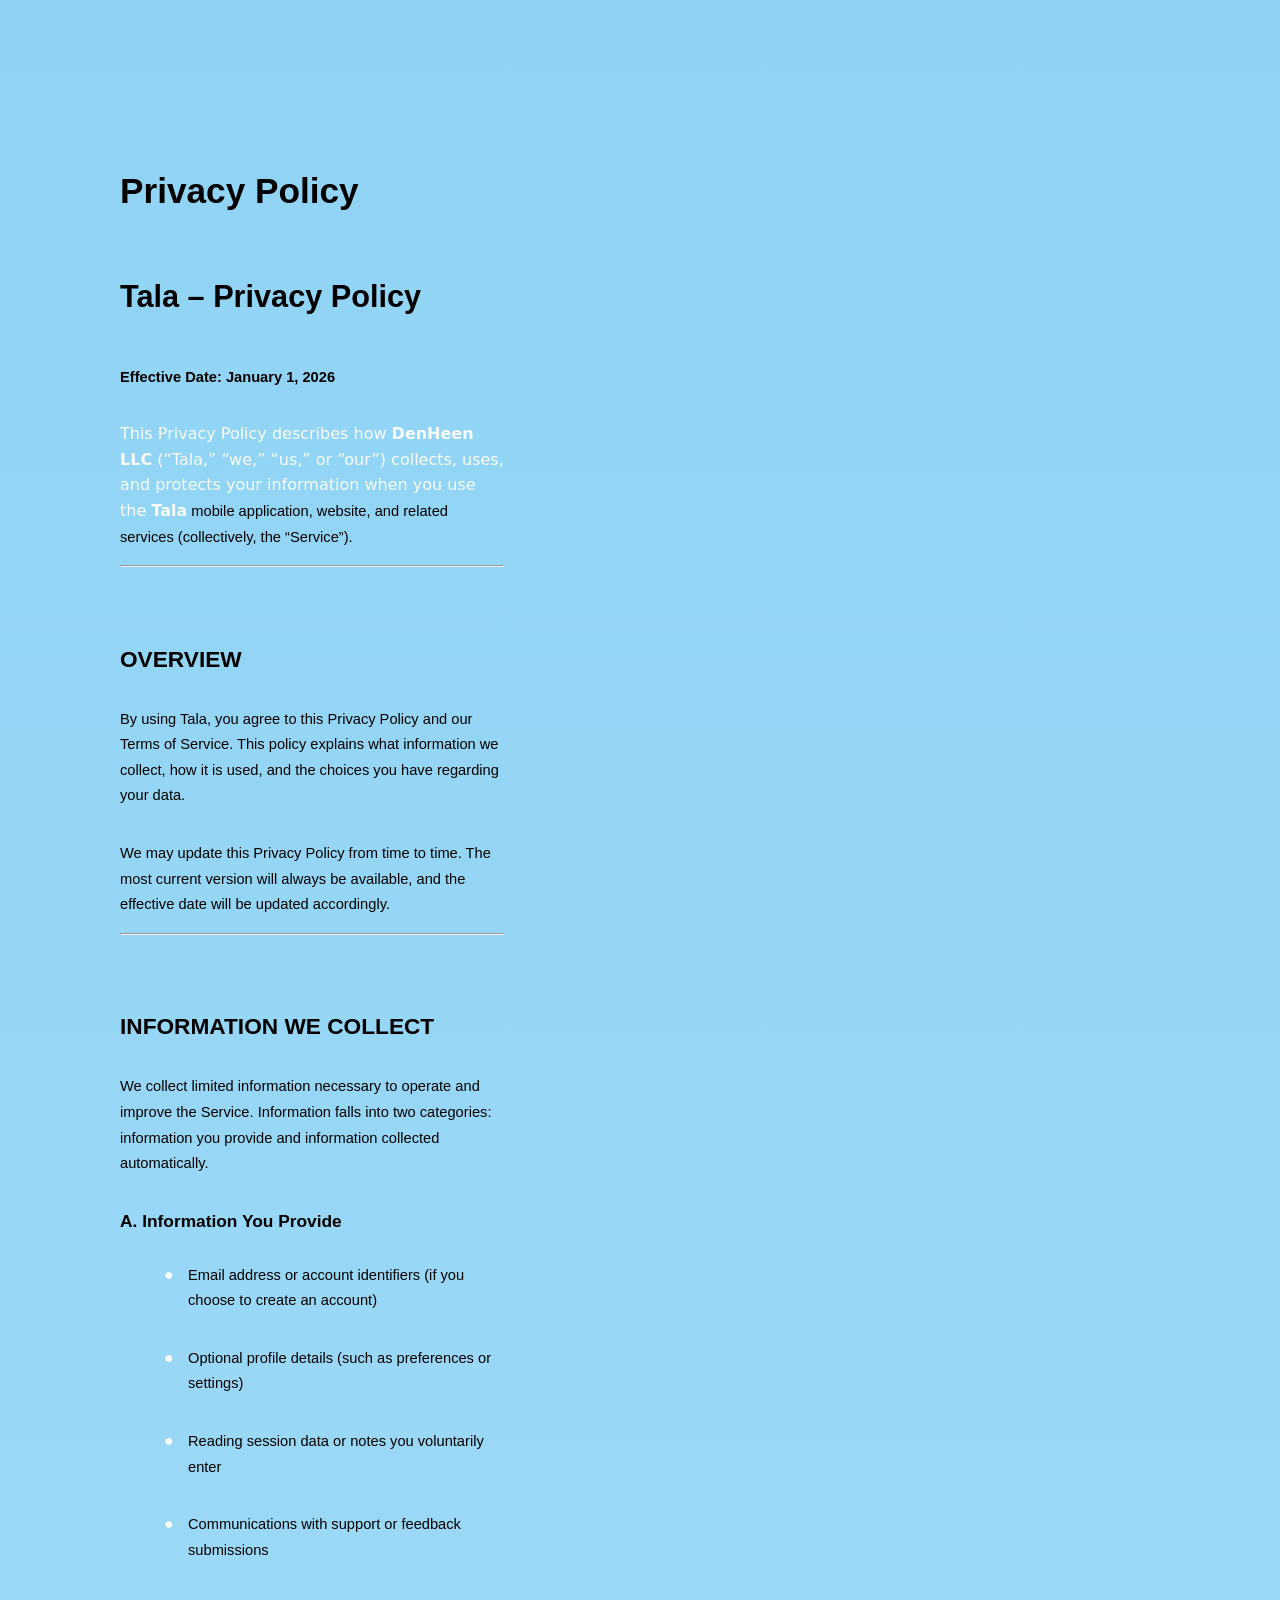
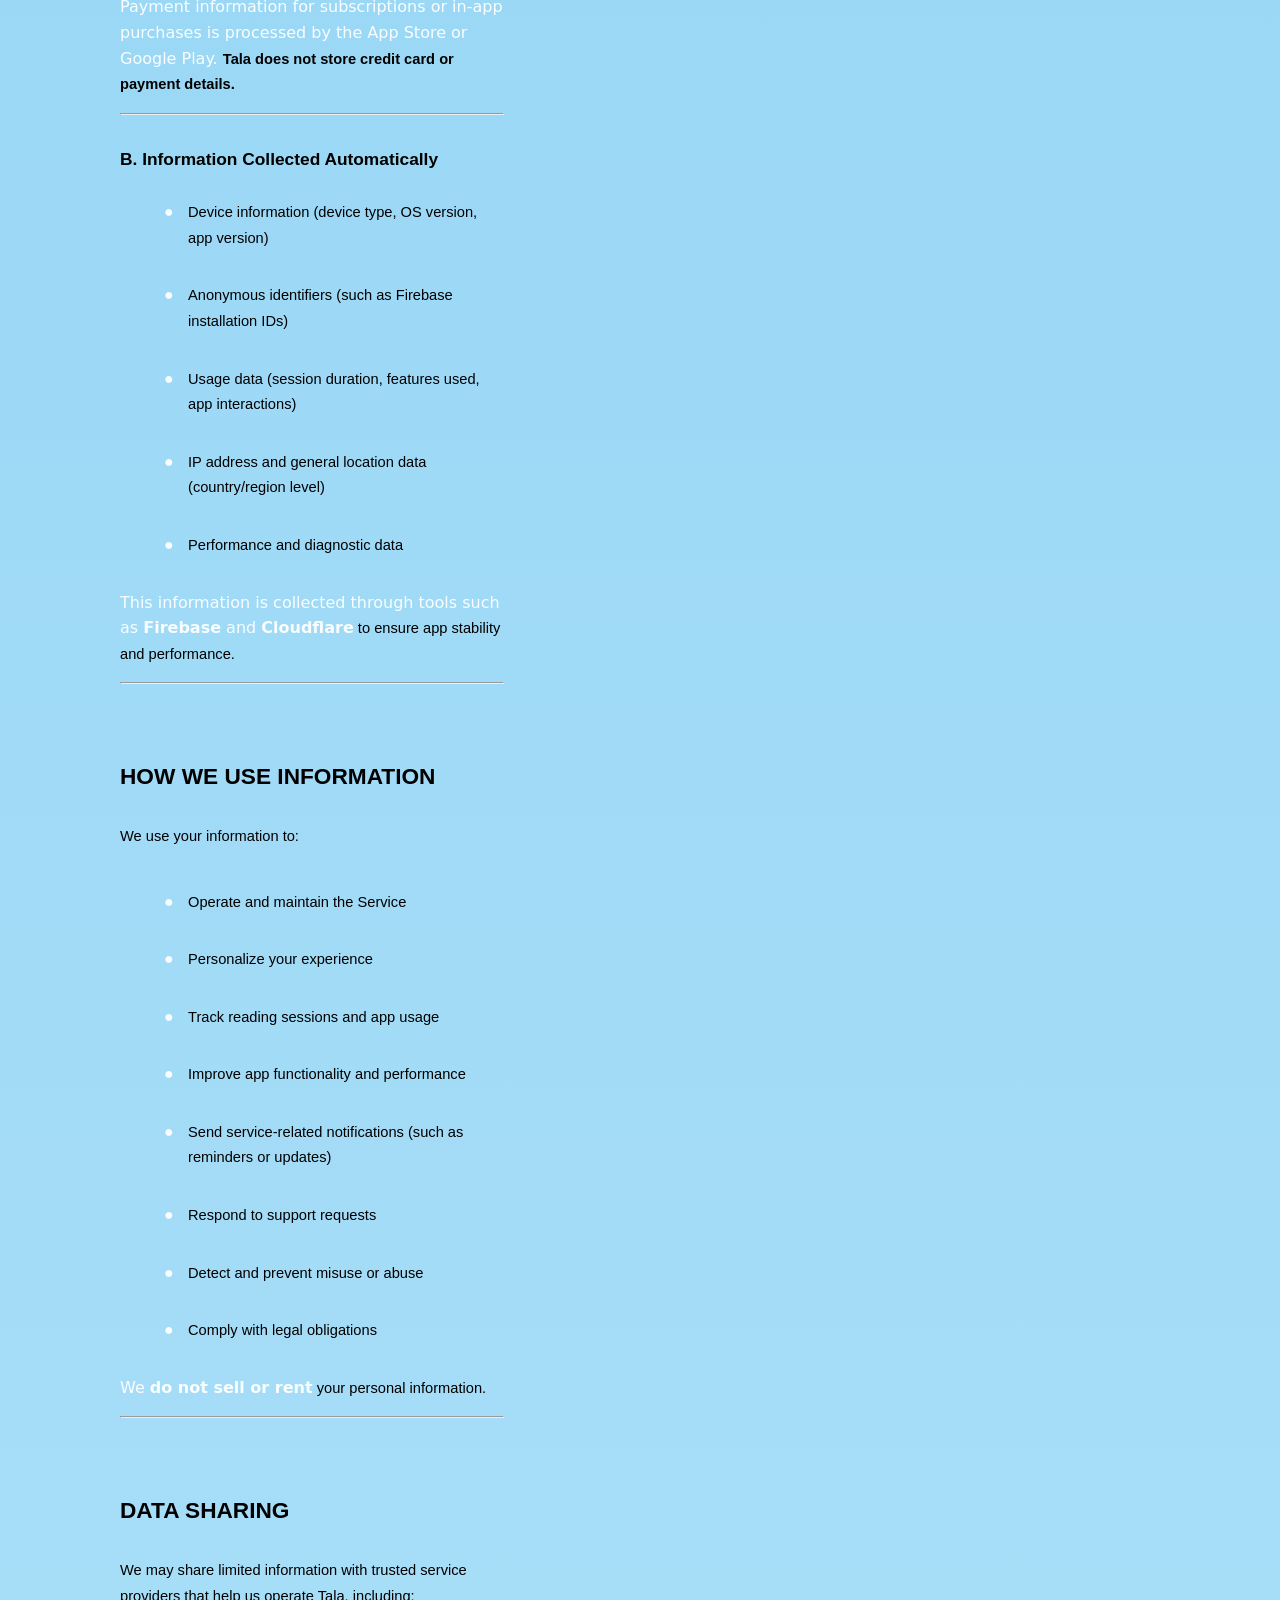
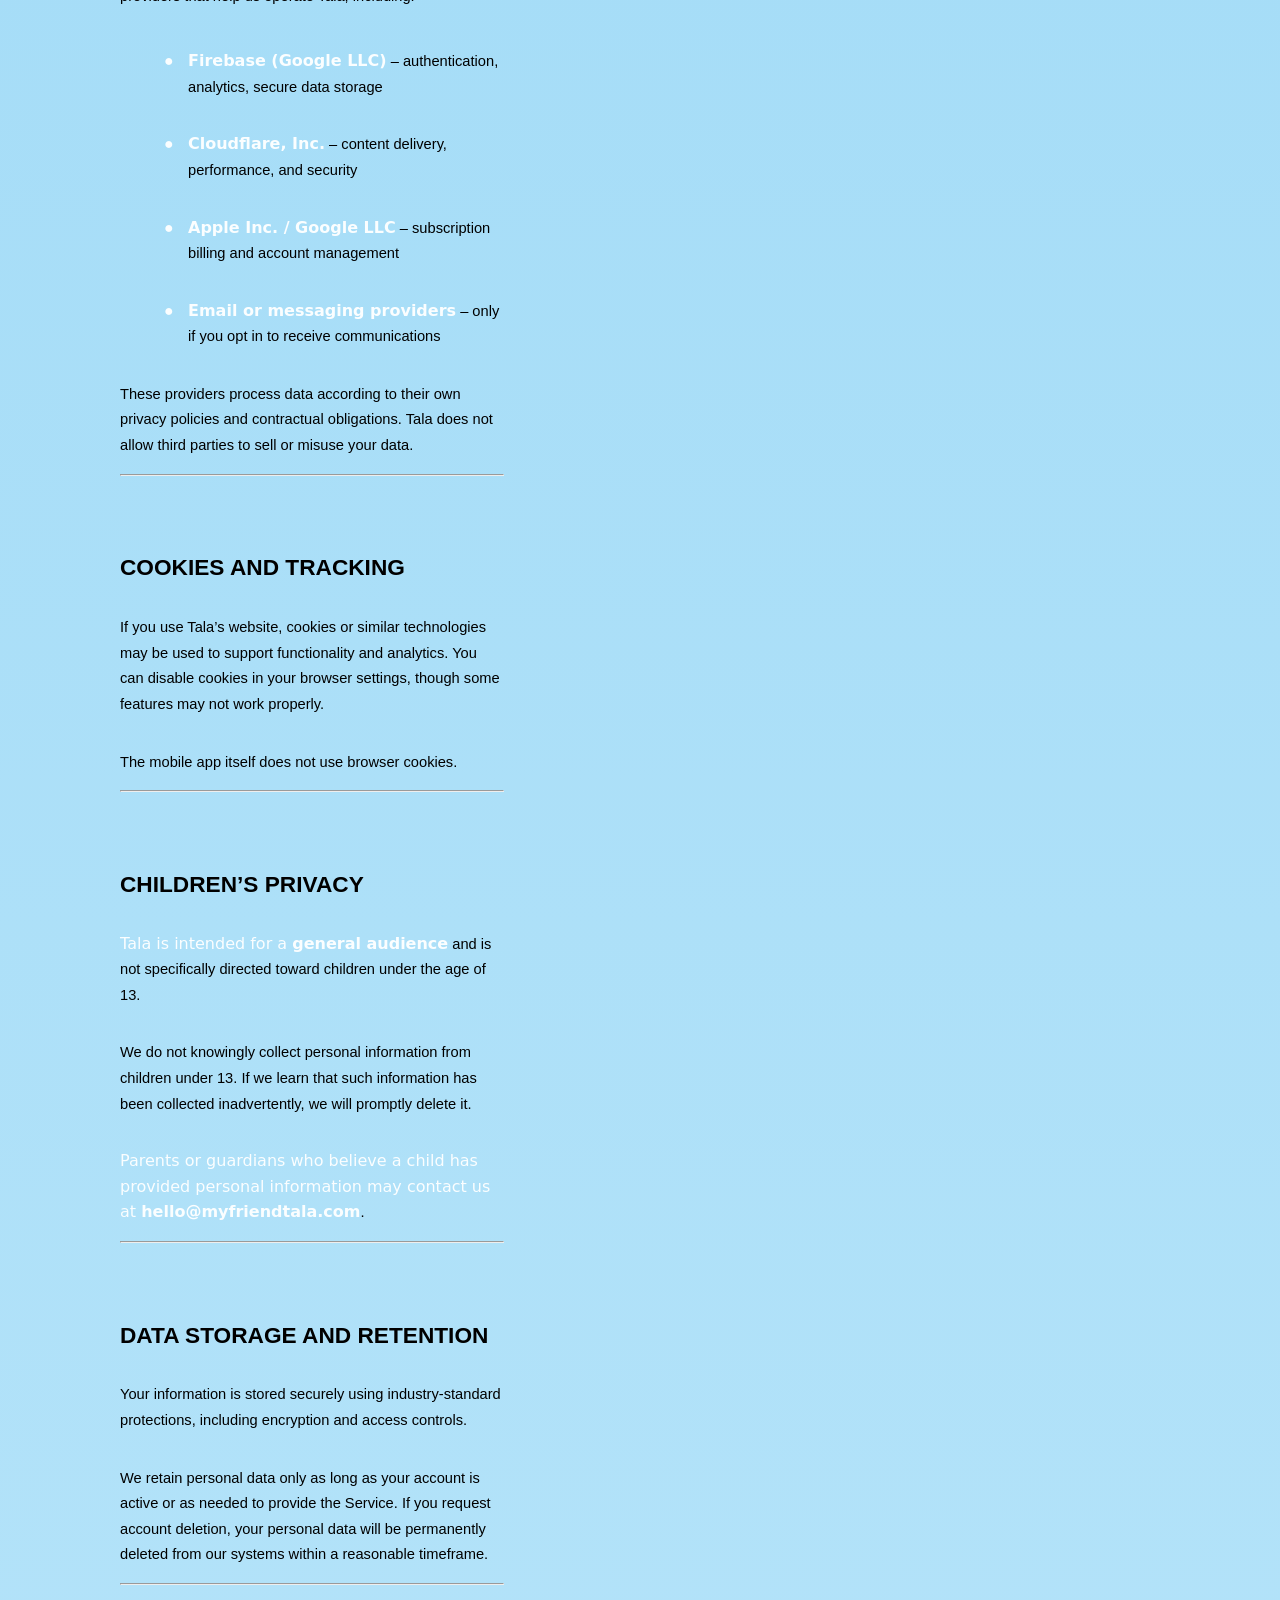
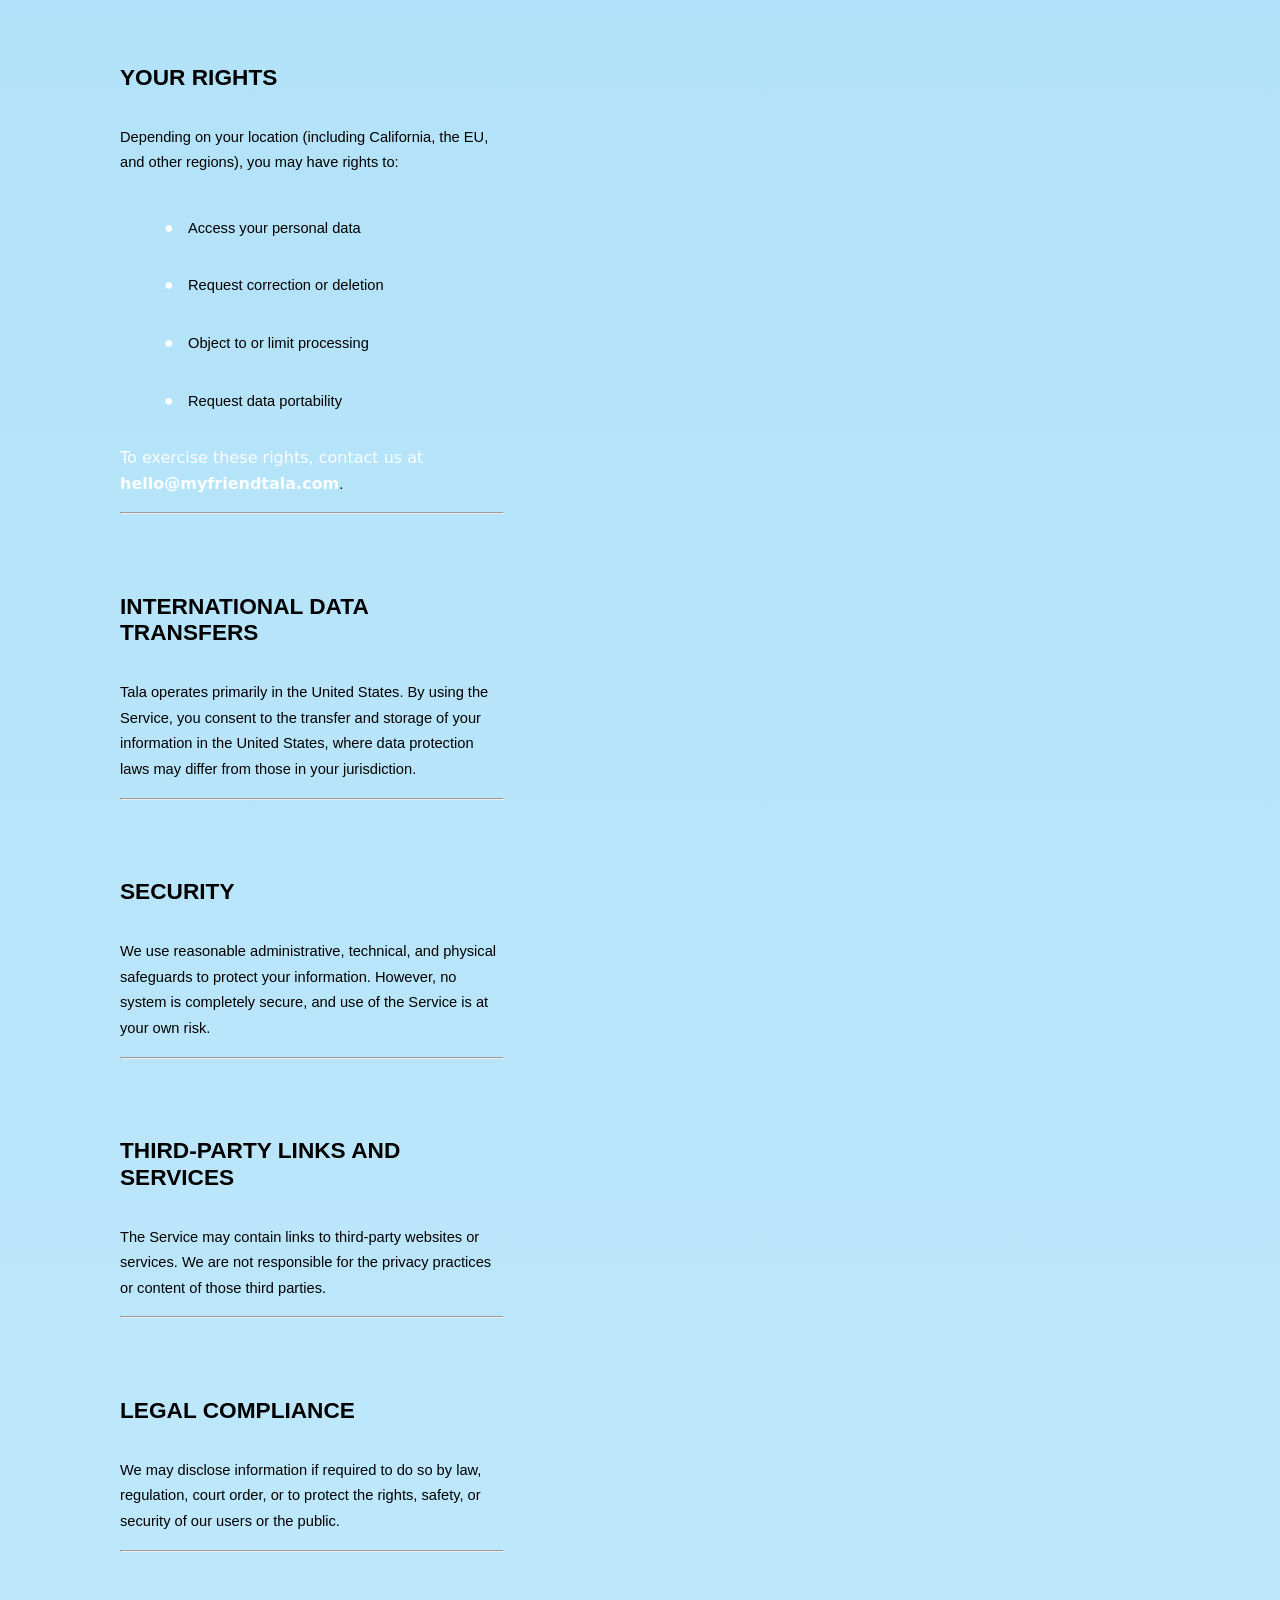
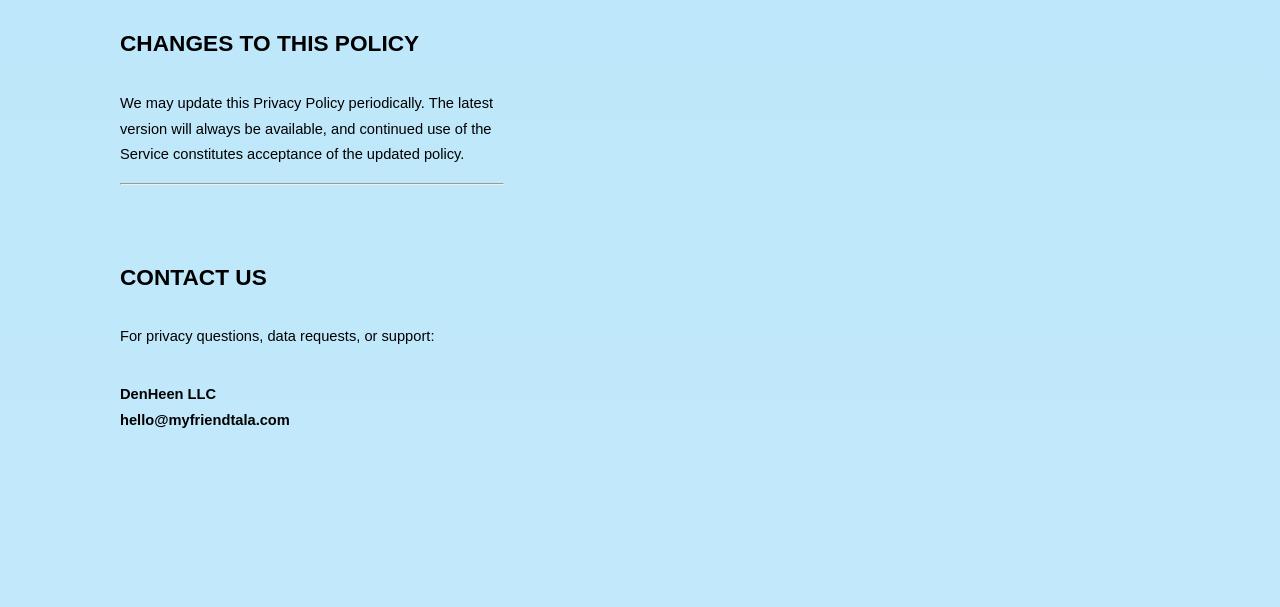
==== commit d8a64210: "Add privacy and terms pages + footer links new" ====
--- a/privacy.html
+++ b/privacy.html
@@ -8,7 +8,7 @@
     <link rel="stylesheet" href="styles.css" />
 </head>
 
-<body class="legal-page">
+<body>
     <main class="legal">
         <h1>Privacy Policy</h1>
 
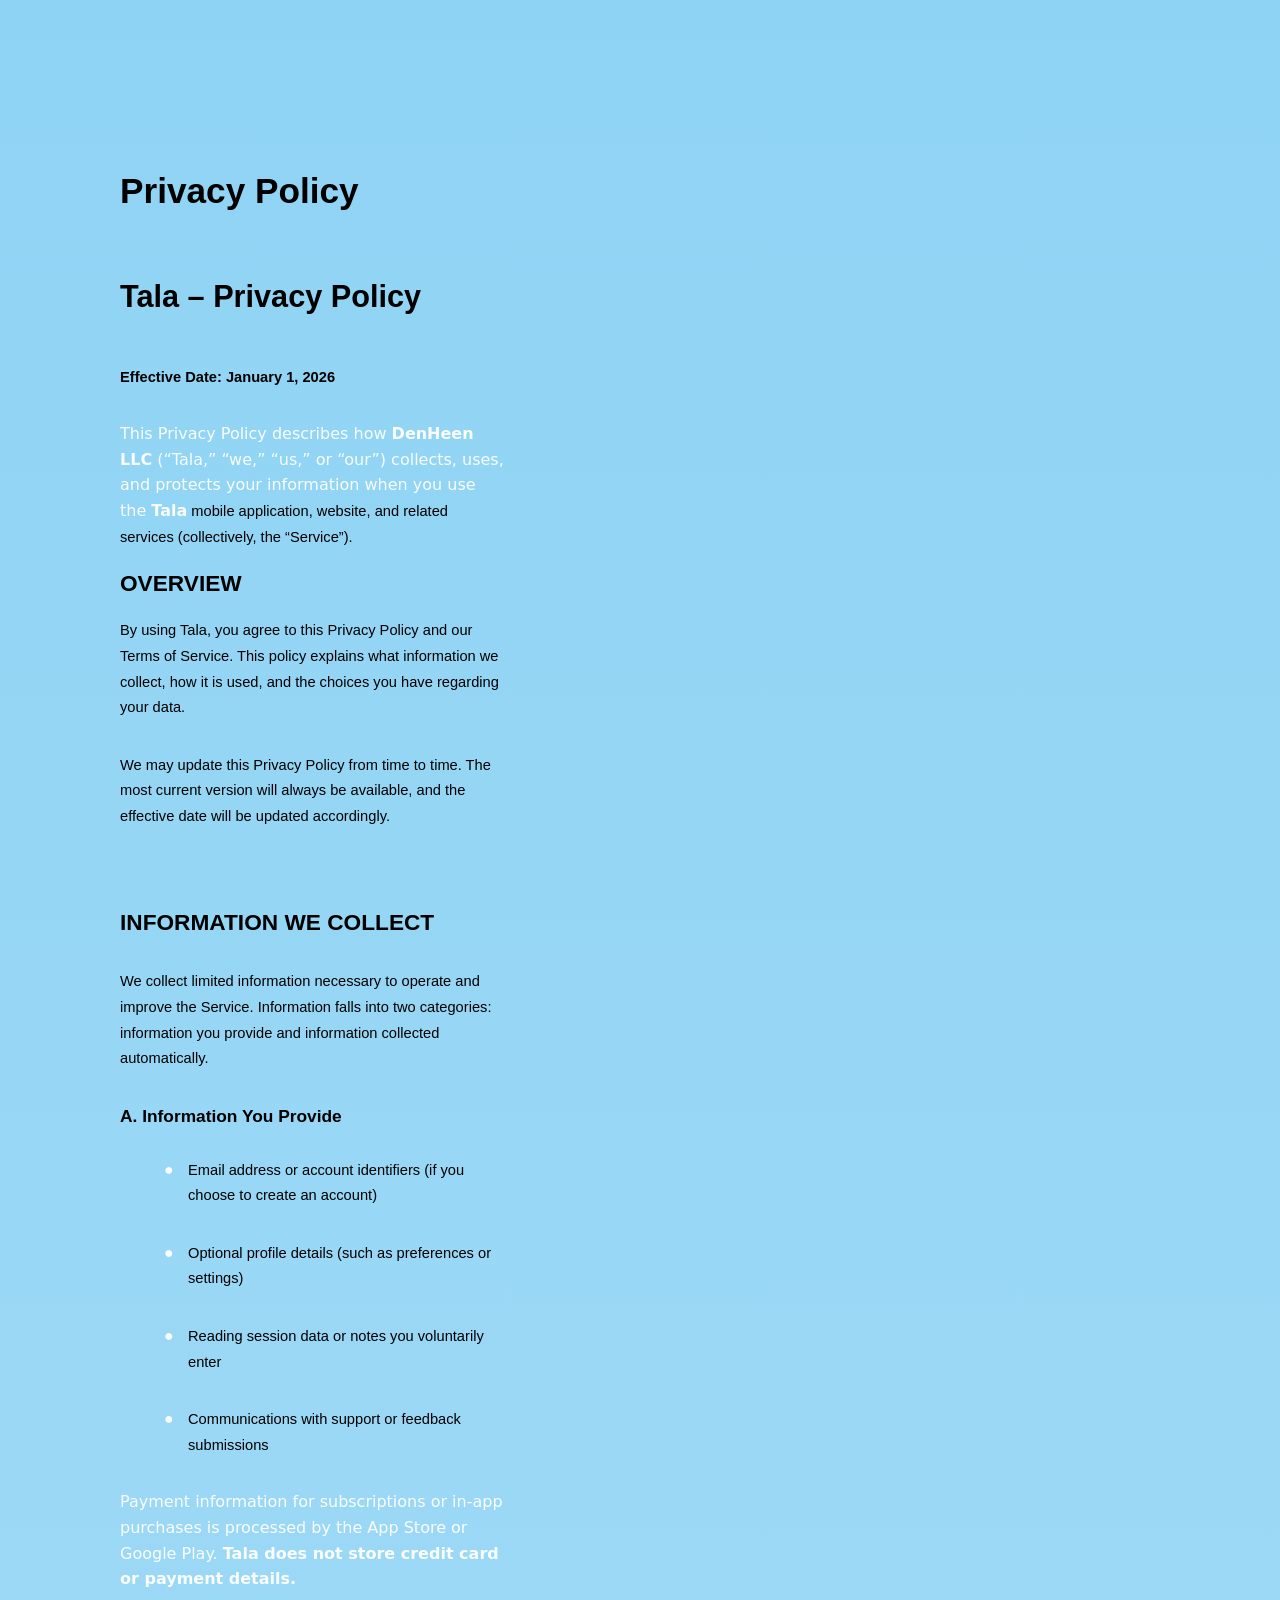
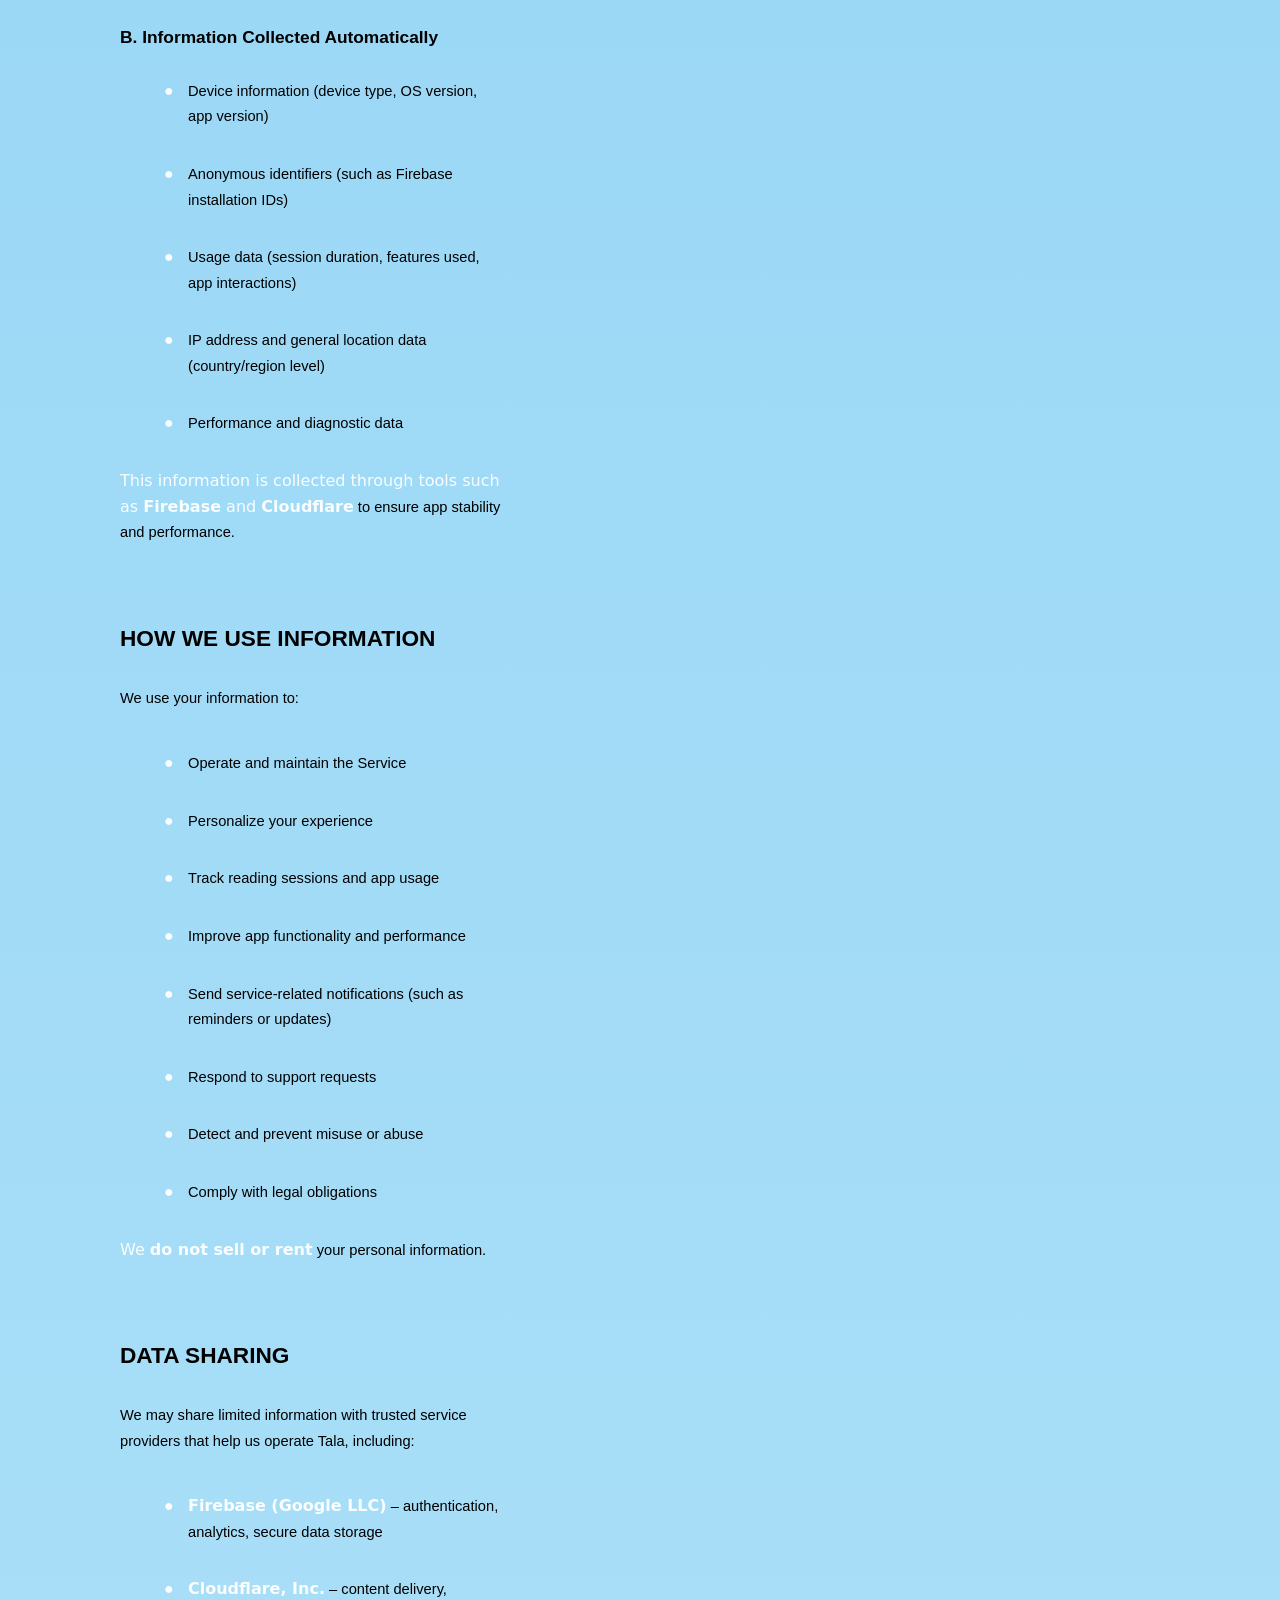
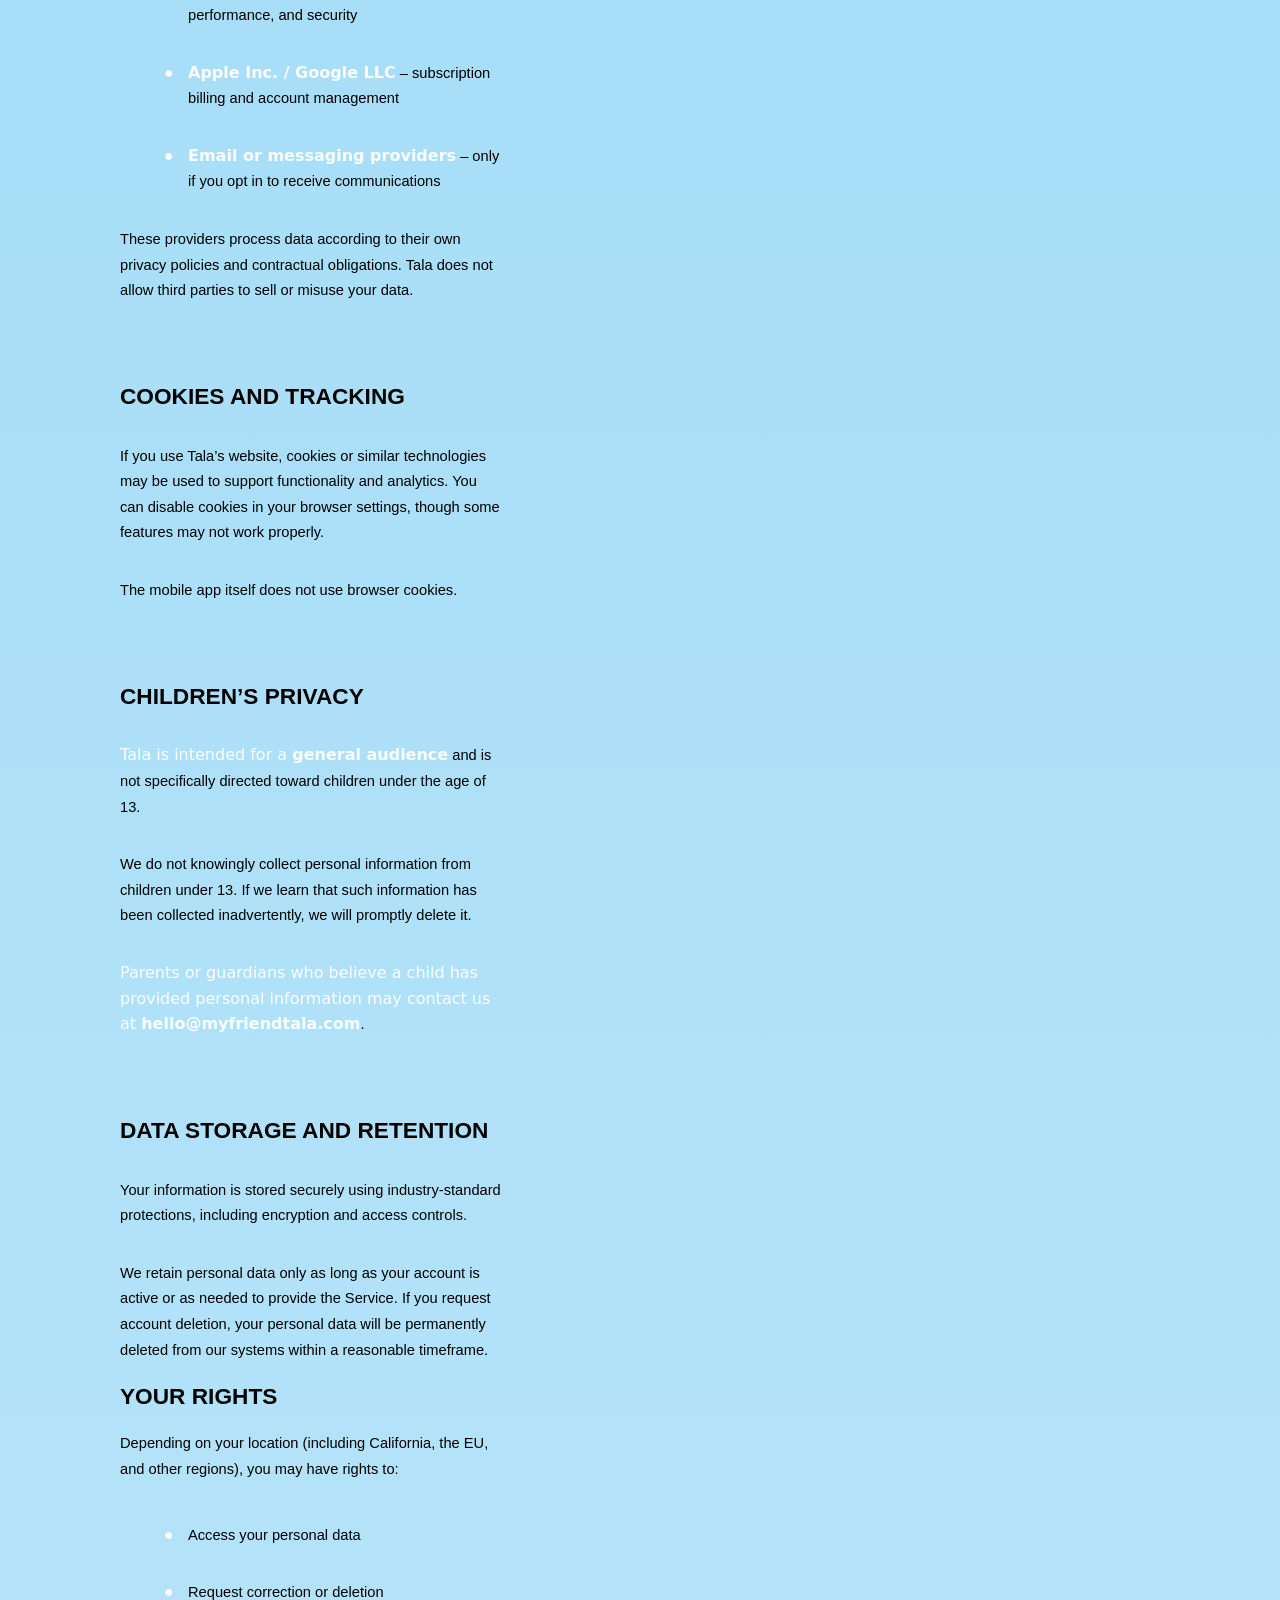
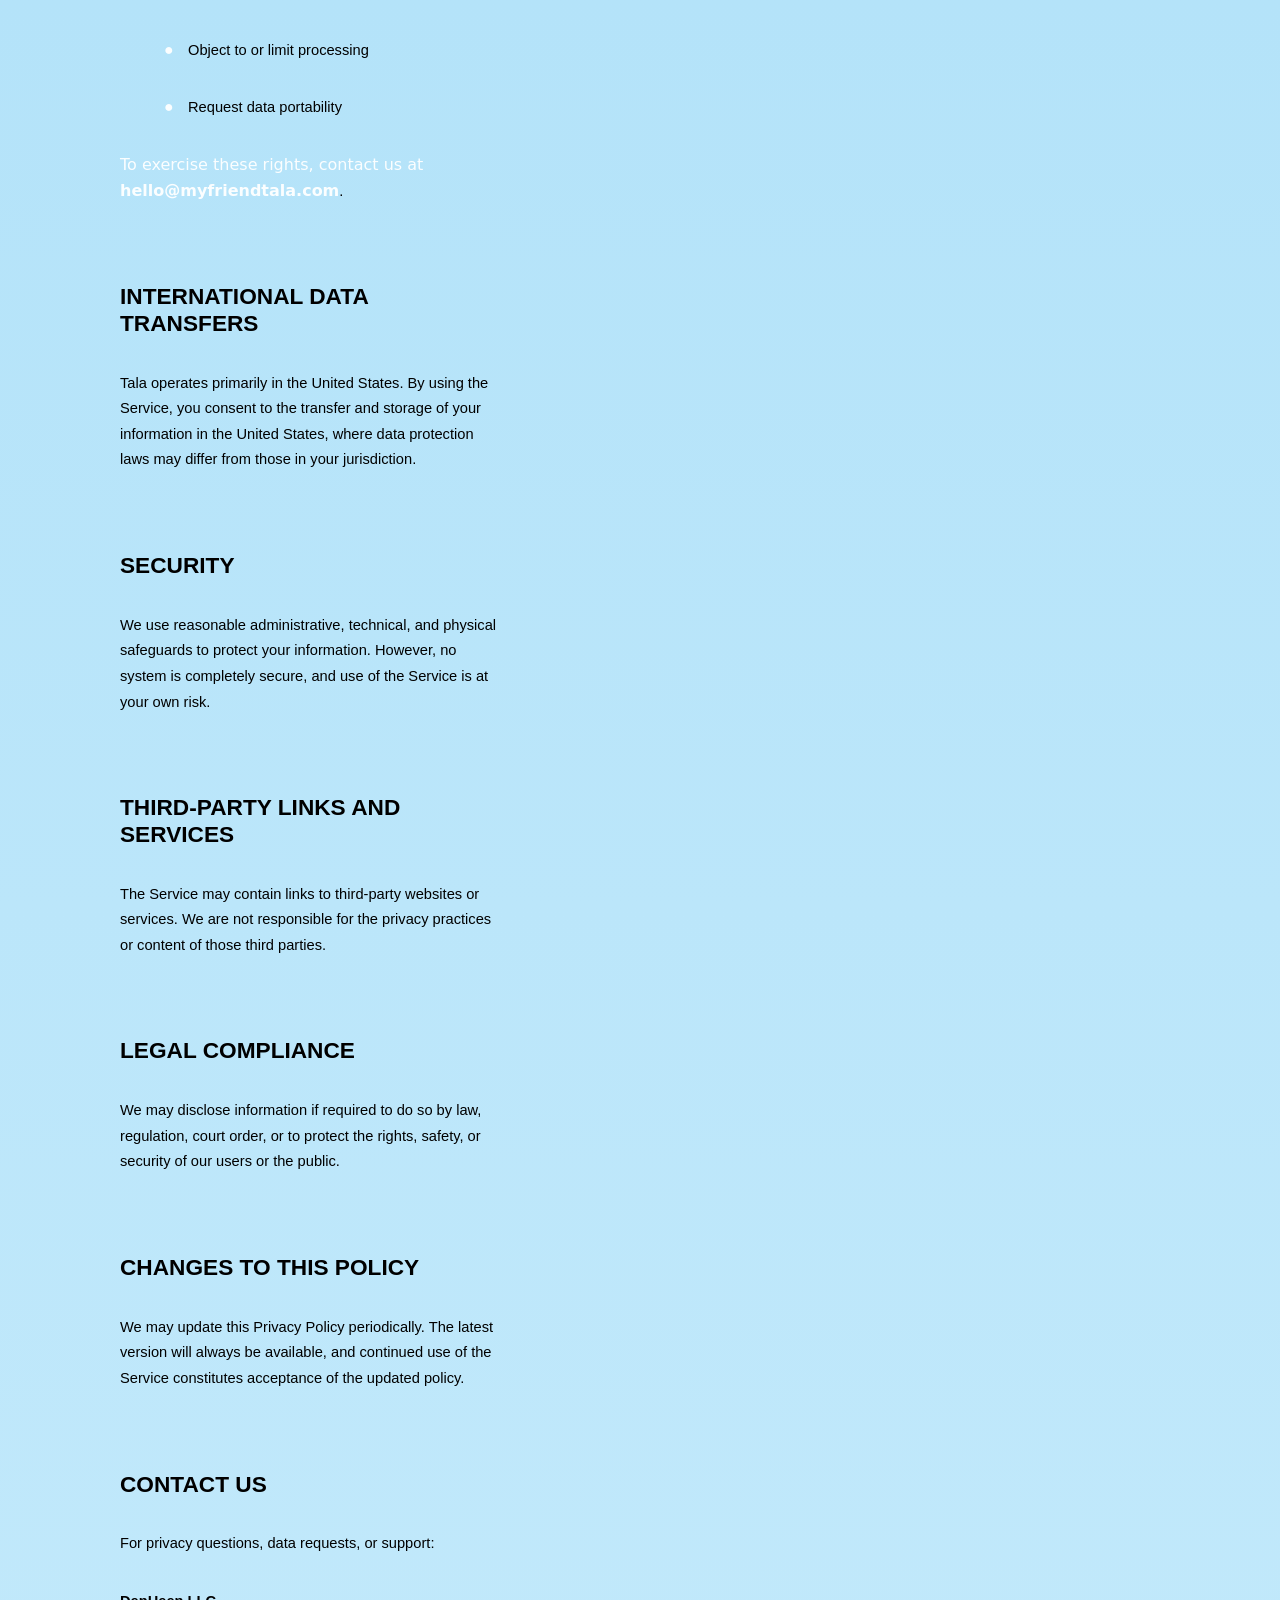
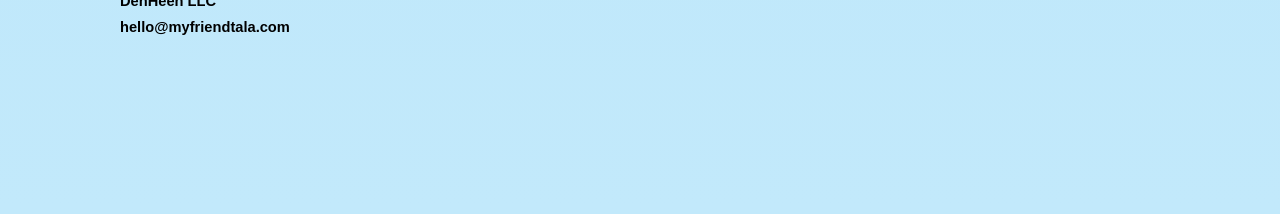
==== commit fac1c9f4: "Add privacys" ====
--- a/privacy.html
+++ b/privacy.html
@@ -12,7 +12,6 @@
     <main class="legal">
         <h1>Privacy Policy</h1>
 
-
         <html>
 
         <head>
@@ -395,7 +394,7 @@
                     padding: 0
                 }
 
-                .c3 {
+                .c0 {
                     margin-left: 36pt;
                     padding-top: 12pt;
                     padding-left: 0pt;
@@ -406,7 +405,17 @@
                     text-align: left
                 }
 
-                .c2 {
+                .c3 {
+                    color: #000000;
+                    font-weight: 700;
+                    text-decoration: none;
+                    vertical-align: baseline;
+                    font-size: 13pt;
+                    font-family: "Arial";
+                    font-style: normal
+                }
+
+                .c5 {
                     color: #000000;
                     font-weight: 400;
                     text-decoration: none;
@@ -416,9 +425,44 @@
                     font-style: normal
                 }
 
-                .c0 {
-                    color: #000000;
-                    font-weight: 700;
+                .c10 {
+                    color: #000000;
+                    text-decoration: none;
+                    vertical-align: baseline;
+                    font-size: 23pt;
+                    font-family: "Arial";
+                    font-style: normal
+                }
+
+                .c12 {
+                    padding-top: 0pt;
+                    padding-bottom: 0pt;
+                    line-height: 1.15;
+                    orphans: 2;
+                    widows: 2;
+                    text-align: left
+                }
+
+                .c11 {
+                    color: #000000;
+                    text-decoration: none;
+                    vertical-align: baseline;
+                    font-size: 11pt;
+                    font-family: "Arial";
+                    font-style: normal
+                }
+
+                .c14 {
+                    padding-top: 14pt;
+                    padding-bottom: 4pt;
+                    line-height: 1.15;
+                    orphans: 2;
+                    widows: 2;
+                    text-align: left
+                }
+
+                .c9 {
+                    color: #000000;
                     text-decoration: none;
                     vertical-align: baseline;
                     font-size: 17pt;
@@ -427,16 +471,24 @@
                 }
 
                 .c7 {
-                    padding-top: 0pt;
-                    padding-bottom: 0pt;
-                    line-height: 1.15;
-                    orphans: 2;
-                    widows: 2;
-                    text-align: left;
-                    height: 11pt
-                }
-
-                .c9 {
+                    padding-top: 24pt;
+                    padding-bottom: 6pt;
+                    line-height: 1.15;
+                    orphans: 2;
+                    widows: 2;
+                    text-align: left
+                }
+
+                .c2 {
+                    padding-top: 12pt;
+                    padding-bottom: 12pt;
+                    line-height: 1.15;
+                    orphans: 2;
+                    widows: 2;
+                    text-align: left
+                }
+
+                .c1 {
                     padding-top: 18pt;
                     padding-bottom: 4pt;
                     line-height: 1.15;
@@ -445,73 +497,23 @@
                     text-align: left
                 }
 
-                .c6 {
-                    color: #000000;
-                    text-decoration: none;
-                    vertical-align: baseline;
-                    font-size: 13pt;
-                    font-family: "Arial";
-                    font-style: normal
-                }
-
-                .c12 {
-                    padding-top: 24pt;
-                    padding-bottom: 6pt;
-                    line-height: 1.15;
-                    orphans: 2;
-                    widows: 2;
-                    text-align: left
-                }
-
-                .c11 {
-                    color: #000000;
-                    text-decoration: none;
-                    vertical-align: baseline;
-                    font-size: 11pt;
-                    font-family: "Arial";
-                    font-style: normal
-                }
-
-                .c4 {
-                    padding-top: 12pt;
-                    padding-bottom: 12pt;
-                    line-height: 1.15;
-                    orphans: 2;
-                    widows: 2;
-                    text-align: left
-                }
-
                 .c8 {
-                    padding-top: 14pt;
-                    padding-bottom: 4pt;
-                    line-height: 1.15;
-                    orphans: 2;
-                    widows: 2;
-                    text-align: left
-                }
-
-                .c10 {
-                    color: #000000;
-                    text-decoration: none;
-                    vertical-align: baseline;
-                    font-size: 23pt;
-                    font-family: "Arial";
-                    font-style: normal
-                }
-
-                .c13 {
                     background-color: #ffffff;
                     max-width: 468pt;
                     padding: 72pt 72pt 72pt 72pt
                 }
 
-                .c5 {
+                .c6 {
                     padding: 0;
                     margin: 0
                 }
 
-                .c1 {
+                .c4 {
                     font-weight: 700
+                }
+
+                .c13 {
+                    height: 11pt
                 }
 
                 .title {
@@ -634,165 +636,135 @@
             </style>
         </head>
 
-        <body class="c13 doc-content">
-            <h1 class="c12" id="h.1zyrhxthiwm6"><span class="c1 c10">Tala &ndash; Privacy Policy</span></h1>
-            <p class="c4"><span class="c1 c11">Effective Date: January 1, 2026</span></p>
-            <p class="c4"><span>This Privacy Policy describes how </span><span class="c1">DenHeen
+        <body class="c8 doc-content">
+            <h1 class="c7" id="h.1zyrhxthiwm6"><span class="c4 c10">Tala &ndash; Privacy Policy</span></h1>
+            <p class="c2"><span class="c4 c11">Effective Date: January 1, 2026</span></p>
+            <p class="c2"><span>This Privacy Policy describes how </span><span class="c4">DenHeen
                     LLC</span><span>&nbsp;(&ldquo;Tala,&rdquo; &ldquo;we,&rdquo; &ldquo;us,&rdquo; or &ldquo;our&rdquo;)
                     collects, uses, and protects your information when you use the </span><span
-                    class="c1">Tala</span><span class="c2">&nbsp;mobile application, website, and related services
+                    class="c4">Tala</span><span class="c5">&nbsp;mobile application, website, and related services
                     (collectively, the &ldquo;Service&rdquo;).</span></p>
-            <hr>
-            <p class="c7"><span class="c2"></span></p>
-            <h2 class="c9" id="h.61bhq4v0bkg6"><span class="c0">OVERVIEW</span></h2>
-            <p class="c4"><span class="c2">By using Tala, you agree to this Privacy Policy and our Terms of Service.
+            <p class="c12"><span class="c9 c4">OVERVIEW</span></p>
+            <p class="c2"><span class="c5">By using Tala, you agree to this Privacy Policy and our Terms of Service.
                     This policy explains what information we collect, how it is used, and the choices you have regarding
                     your data.</span></p>
-            <p class="c4"><span class="c2">We may update this Privacy Policy from time to time. The most current version
+            <p class="c2"><span class="c5">We may update this Privacy Policy from time to time. The most current version
                     will always be available, and the effective date will be updated accordingly.</span></p>
-            <hr>
-            <p class="c7"><span class="c2"></span></p>
-            <h2 class="c9" id="h.vdimyolt627r"><span class="c0">INFORMATION WE COLLECT</span></h2>
-            <p class="c4"><span class="c2">We collect limited information necessary to operate and improve the Service.
+            <h2 class="c1" id="h.vdimyolt627r"><span class="c9 c4">INFORMATION WE COLLECT</span></h2>
+            <p class="c2"><span class="c5">We collect limited information necessary to operate and improve the Service.
                     Information falls into two categories: information you provide and information collected
                     automatically.</span></p>
-            <h3 class="c8" id="h.b2cojpvt4wsx"><span class="c1 c6">A. Information You Provide</span></h3>
-            <ul class="c5 lst-kix_px4o8uygx4bg-0 start">
-                <li class="c3 li-bullet-0"><span class="c2">Email address or account identifiers (if you choose to
+            <h3 class="c14" id="h.b2cojpvt4wsx"><span class="c3">A. Information You Provide</span></h3>
+            <ul class="c6 lst-kix_px4o8uygx4bg-0 start">
+                <li class="c0 li-bullet-0"><span class="c5">Email address or account identifiers (if you choose to
                         create an account)</span></li>
-                <li class="c3 li-bullet-0"><span class="c2">Optional profile details (such as preferences or
+                <li class="c0 li-bullet-0"><span class="c5">Optional profile details (such as preferences or
                         settings)</span></li>
-                <li class="c3 li-bullet-0"><span class="c2">Reading session data or notes you voluntarily enter</span>
+                <li class="c0 li-bullet-0"><span class="c5">Reading session data or notes you voluntarily enter</span>
                 </li>
-                <li class="c3 li-bullet-0"><span class="c2">Communications with support or feedback submissions</span>
+                <li class="c0 li-bullet-0"><span class="c5">Communications with support or feedback submissions</span>
                 </li>
             </ul>
-            <p class="c4"><span>Payment information for subscriptions or in-app purchases is processed by the App Store
-                    or Google Play. </span><span class="c11 c1">Tala does not store credit card or payment
-                    details.</span></p>
-            <hr>
-            <p class="c7"><span class="c2"></span></p>
-            <h3 class="c8" id="h.wzp8m1xiuodh"><span class="c6 c1">B. Information Collected Automatically</span></h3>
-            <ul class="c5 lst-kix_yzsh66agd5lo-0 start">
-                <li class="c3 li-bullet-0"><span class="c2">Device information (device type, OS version, app
+            <p class="c2"><span>Payment information for subscriptions or in-app purchases is processed by the App Store
+                    or Google Play. </span><span class="c4">Tala does not store credit card or payment details.</span>
+            </p>
+            <h3 class="c14" id="h.wzp8m1xiuodh"><span class="c3">B. Information Collected Automatically</span></h3>
+            <ul class="c6 lst-kix_yzsh66agd5lo-0 start">
+                <li class="c0 li-bullet-0"><span class="c5">Device information (device type, OS version, app
                         version)</span></li>
-                <li class="c3 li-bullet-0"><span class="c2">Anonymous identifiers (such as Firebase installation
+                <li class="c0 li-bullet-0"><span class="c5">Anonymous identifiers (such as Firebase installation
                         IDs)</span></li>
-                <li class="c3 li-bullet-0"><span class="c2">Usage data (session duration, features used, app
+                <li class="c0 li-bullet-0"><span class="c5">Usage data (session duration, features used, app
                         interactions)</span></li>
-                <li class="c3 li-bullet-0"><span class="c2">IP address and general location data (country/region
+                <li class="c0 li-bullet-0"><span class="c5">IP address and general location data (country/region
                         level)</span></li>
-                <li class="c3 li-bullet-0"><span class="c2">Performance and diagnostic data</span></li>
+                <li class="c0 li-bullet-0"><span class="c5">Performance and diagnostic data</span></li>
             </ul>
-            <p class="c4"><span>This information is collected through tools such as </span><span
-                    class="c1">Firebase</span><span>&nbsp;and </span><span class="c1">Cloudflare</span><span
-                    class="c2">&nbsp;to ensure app stability and performance.</span></p>
-            <hr>
-            <p class="c7"><span class="c2"></span></p>
-            <h2 class="c9" id="h.z1gnaw16ukui"><span class="c0">HOW WE USE INFORMATION</span></h2>
-            <p class="c4"><span class="c2">We use your information to:</span></p>
-            <ul class="c5 lst-kix_ox66qrrilc2m-0 start">
-                <li class="c3 li-bullet-0"><span class="c2">Operate and maintain the Service</span></li>
-                <li class="c3 li-bullet-0"><span class="c2">Personalize your experience</span></li>
-                <li class="c3 li-bullet-0"><span class="c2">Track reading sessions and app usage</span></li>
-                <li class="c3 li-bullet-0"><span class="c2">Improve app functionality and performance</span></li>
-                <li class="c3 li-bullet-0"><span class="c2">Send service-related notifications (such as reminders or
+            <p class="c2"><span>This information is collected through tools such as </span><span
+                    class="c4">Firebase</span><span>&nbsp;and </span><span class="c4">Cloudflare</span><span
+                    class="c5">&nbsp;to ensure app stability and performance.</span></p>
+            <h2 class="c1" id="h.z1gnaw16ukui"><span class="c9 c4">HOW WE USE INFORMATION</span></h2>
+            <p class="c2"><span class="c5">We use your information to:</span></p>
+            <ul class="c6 lst-kix_ox66qrrilc2m-0 start">
+                <li class="c0 li-bullet-0"><span class="c5">Operate and maintain the Service</span></li>
+                <li class="c0 li-bullet-0"><span class="c5">Personalize your experience</span></li>
+                <li class="c0 li-bullet-0"><span class="c5">Track reading sessions and app usage</span></li>
+                <li class="c0 li-bullet-0"><span class="c5">Improve app functionality and performance</span></li>
+                <li class="c0 li-bullet-0"><span class="c5">Send service-related notifications (such as reminders or
                         updates)</span></li>
-                <li class="c3 li-bullet-0"><span class="c2">Respond to support requests</span></li>
-                <li class="c3 li-bullet-0"><span class="c2">Detect and prevent misuse or abuse</span></li>
-                <li class="c3 li-bullet-0"><span class="c2">Comply with legal obligations</span></li>
+                <li class="c0 li-bullet-0"><span class="c5">Respond to support requests</span></li>
+                <li class="c0 li-bullet-0"><span class="c5">Detect and prevent misuse or abuse</span></li>
+                <li class="c0 li-bullet-0"><span class="c5">Comply with legal obligations</span></li>
             </ul>
-            <p class="c4"><span>We </span><span class="c1">do not sell or rent</span><span class="c2">&nbsp;your
+            <p class="c2"><span>We </span><span class="c4">do not sell or rent</span><span class="c5">&nbsp;your
                     personal information.</span></p>
-            <hr>
-            <p class="c7"><span class="c2"></span></p>
-            <h2 class="c9" id="h.h0hu45w7em2y"><span class="c0">DATA SHARING</span></h2>
-            <p class="c4"><span class="c2">We may share limited information with trusted service providers that help us
+            <h2 class="c1" id="h.h0hu45w7em2y"><span class="c9 c4">DATA SHARING</span></h2>
+            <p class="c2"><span class="c5">We may share limited information with trusted service providers that help us
                     operate Tala, including:</span></p>
-            <ul class="c5 lst-kix_cazrellccsa1-0 start">
-                <li class="c3 li-bullet-0"><span class="c1">Firebase (Google LLC)</span><span class="c2">&nbsp;&ndash;
+            <ul class="c6 lst-kix_cazrellccsa1-0 start">
+                <li class="c0 li-bullet-0"><span class="c4">Firebase (Google LLC)</span><span class="c5">&nbsp;&ndash;
                         authentication, analytics, secure data storage</span></li>
-                <li class="c3 li-bullet-0"><span class="c1">Cloudflare, Inc.</span><span class="c2">&nbsp;&ndash;
+                <li class="c0 li-bullet-0"><span class="c4">Cloudflare, Inc.</span><span class="c5">&nbsp;&ndash;
                         content delivery, performance, and security</span></li>
-                <li class="c3 li-bullet-0"><span class="c1">Apple Inc. / Google LLC</span><span class="c2">&nbsp;&ndash;
+                <li class="c0 li-bullet-0"><span class="c4">Apple Inc. / Google LLC</span><span class="c5">&nbsp;&ndash;
                         subscription billing and account management</span></li>
-                <li class="c3 li-bullet-0"><span class="c1">Email or messaging providers</span><span
-                        class="c2">&nbsp;&ndash; only if you opt in to receive communications</span></li>
+                <li class="c0 li-bullet-0"><span class="c4">Email or messaging providers</span><span
+                        class="c5">&nbsp;&ndash; only if you opt in to receive communications</span></li>
             </ul>
-            <p class="c4"><span class="c2">These providers process data according to their own privacy policies and
+            <p class="c2"><span class="c5">These providers process data according to their own privacy policies and
                     contractual obligations. Tala does not allow third parties to sell or misuse your data.</span></p>
-            <hr>
-            <p class="c7"><span class="c2"></span></p>
-            <h2 class="c9" id="h.heljt3gybw9k"><span class="c0">COOKIES AND TRACKING</span></h2>
-            <p class="c4"><span class="c2">If you use Tala&rsquo;s website, cookies or similar technologies may be used
+            <h2 class="c1" id="h.heljt3gybw9k"><span class="c9 c4">COOKIES AND TRACKING</span></h2>
+            <p class="c2"><span class="c5">If you use Tala&rsquo;s website, cookies or similar technologies may be used
                     to support functionality and analytics. You can disable cookies in your browser settings, though
                     some features may not work properly.</span></p>
-            <p class="c4"><span class="c2">The mobile app itself does not use browser cookies.</span></p>
-            <hr>
-            <p class="c7"><span class="c2"></span></p>
-            <h2 class="c9" id="h.tp7w87uphhll"><span class="c0">CHILDREN&rsquo;S PRIVACY</span></h2>
-            <p class="c4"><span>Tala is intended for a </span><span class="c1">general audience</span><span
-                    class="c2">&nbsp;and is not specifically directed toward children under the age of 13.</span></p>
-            <p class="c4"><span class="c2">We do not knowingly collect personal information from children under 13. If
+            <p class="c2"><span class="c5">The mobile app itself does not use browser cookies.</span></p>
+            <h2 class="c1" id="h.tp7w87uphhll"><span class="c9 c4">CHILDREN&rsquo;S PRIVACY</span></h2>
+            <p class="c2"><span>Tala is intended for a </span><span class="c4">general audience</span><span
+                    class="c5">&nbsp;and is not specifically directed toward children under the age of 13.</span></p>
+            <p class="c2"><span class="c5">We do not knowingly collect personal information from children under 13. If
                     we learn that such information has been collected inadvertently, we will promptly delete it.</span>
             </p>
-            <p class="c4"><span>Parents or guardians who believe a child has provided personal information may contact
-                    us at </span><span class="c1">hello@myfriendtala.com</span><span class="c2">.</span></p>
-            <hr>
-            <p class="c7"><span class="c2"></span></p>
-            <h2 class="c9" id="h.f26wyyad2znn"><span class="c0">DATA STORAGE AND RETENTION</span></h2>
-            <p class="c4"><span class="c2">Your information is stored securely using industry-standard protections,
+            <p class="c2"><span>Parents or guardians who believe a child has provided personal information may contact
+                    us at </span><span class="c4">hello@myfriendtala.com</span><span class="c5">.</span></p>
+            <h2 class="c1" id="h.f26wyyad2znn"><span class="c9 c4">DATA STORAGE AND RETENTION</span></h2>
+            <p class="c2"><span class="c5">Your information is stored securely using industry-standard protections,
                     including encryption and access controls.</span></p>
-            <p class="c4"><span class="c2">We retain personal data only as long as your account is active or as needed
+            <p class="c2"><span class="c5">We retain personal data only as long as your account is active or as needed
                     to provide the Service. If you request account deletion, your personal data will be permanently
                     deleted from our systems within a reasonable timeframe.</span></p>
-            <hr>
-            <p class="c7"><span class="c2"></span></p>
-            <h2 class="c9" id="h.f9sintte1h56"><span class="c0">YOUR RIGHTS</span></h2>
-            <p class="c4"><span class="c2">Depending on your location (including California, the EU, and other regions),
+            <p class="c12"><span class="c9 c4">YOUR RIGHTS</span></p>
+            <p class="c2"><span class="c5">Depending on your location (including California, the EU, and other regions),
                     you may have rights to:</span></p>
-            <ul class="c5 lst-kix_xetzcxe1hqnr-0 start">
-                <li class="c3 li-bullet-0"><span class="c2">Access your personal data</span></li>
-                <li class="c3 li-bullet-0"><span class="c2">Request correction or deletion</span></li>
-                <li class="c3 li-bullet-0"><span class="c2">Object to or limit processing</span></li>
-                <li class="c3 li-bullet-0"><span class="c2">Request data portability</span></li>
+            <ul class="c6 lst-kix_xetzcxe1hqnr-0 start">
+                <li class="c0 li-bullet-0"><span class="c5">Access your personal data</span></li>
+                <li class="c0 li-bullet-0"><span class="c5">Request correction or deletion</span></li>
+                <li class="c0 li-bullet-0"><span class="c5">Object to or limit processing</span></li>
+                <li class="c0 li-bullet-0"><span class="c5">Request data portability</span></li>
             </ul>
-            <p class="c4"><span>To exercise these rights, contact us at </span><span
-                    class="c1">hello@myfriendtala.com</span><span class="c2">.</span></p>
-            <hr>
-            <p class="c7"><span class="c2"></span></p>
-            <h2 class="c9" id="h.vl34fvb7lgqh"><span class="c0">INTERNATIONAL DATA TRANSFERS</span></h2>
-            <p class="c4"><span class="c2">Tala operates primarily in the United States. By using the Service, you
+            <p class="c2"><span>To exercise these rights, contact us at </span><span
+                    class="c4">hello@myfriendtala.com</span><span class="c5">.</span></p>
+            <h2 class="c1" id="h.vl34fvb7lgqh"><span class="c9 c4">INTERNATIONAL DATA TRANSFERS</span></h2>
+            <p class="c2"><span class="c5">Tala operates primarily in the United States. By using the Service, you
                     consent to the transfer and storage of your information in the United States, where data protection
                     laws may differ from those in your jurisdiction.</span></p>
-            <hr>
-            <p class="c7"><span class="c2"></span></p>
-            <h2 class="c9" id="h.laguob8mmwhu"><span class="c0">SECURITY</span></h2>
-            <p class="c4"><span class="c2">We use reasonable administrative, technical, and physical safeguards to
+            <h2 class="c1" id="h.laguob8mmwhu"><span class="c9 c4">SECURITY</span></h2>
+            <p class="c2"><span class="c5">We use reasonable administrative, technical, and physical safeguards to
                     protect your information. However, no system is completely secure, and use of the Service is at your
                     own risk.</span></p>
-            <hr>
-            <p class="c7"><span class="c2"></span></p>
-            <h2 class="c9" id="h.u48af17mmbt3"><span class="c0">THIRD-PARTY LINKS AND SERVICES</span></h2>
-            <p class="c4"><span class="c2">The Service may contain links to third-party websites or services. We are not
+            <h2 class="c1" id="h.u48af17mmbt3"><span class="c9 c4">THIRD-PARTY LINKS AND SERVICES</span></h2>
+            <p class="c2"><span class="c5">The Service may contain links to third-party websites or services. We are not
                     responsible for the privacy practices or content of those third parties.</span></p>
-            <hr>
-            <p class="c7"><span class="c2"></span></p>
-            <h2 class="c9" id="h.xxi5d5gcnhcx"><span class="c0">LEGAL COMPLIANCE</span></h2>
-            <p class="c4"><span class="c2">We may disclose information if required to do so by law, regulation, court
+            <h2 class="c1" id="h.xxi5d5gcnhcx"><span class="c4 c9">LEGAL COMPLIANCE</span></h2>
+            <p class="c2"><span class="c5">We may disclose information if required to do so by law, regulation, court
                     order, or to protect the rights, safety, or security of our users or the public.</span></p>
-            <hr>
-            <p class="c7"><span class="c2"></span></p>
-            <h2 class="c9" id="h.mcius6agjq6i"><span class="c0">CHANGES TO THIS POLICY</span></h2>
-            <p class="c4"><span class="c2">We may update this Privacy Policy periodically. The latest version will
+            <h2 class="c1" id="h.mcius6agjq6i"><span class="c9 c4">CHANGES TO THIS POLICY</span></h2>
+            <p class="c2"><span class="c5">We may update this Privacy Policy periodically. The latest version will
                     always be available, and continued use of the Service constitutes acceptance of the updated
                     policy.</span></p>
-            <hr>
-            <p class="c7"><span class="c2"></span></p>
-            <h2 class="c9" id="h.2zfdyk4j7m7"><span class="c0">CONTACT US</span></h2>
-            <p class="c4"><span class="c2">For privacy questions, data requests, or support:</span></p>
-            <p class="c4"><span class="c11 c1">DenHeen LLC<br>hello@myfriendtala.com</span></p>
-            <p class="c7"><span class="c2"></span></p>
+            <h2 class="c1" id="h.2zfdyk4j7m7"><span class="c9 c4">CONTACT US</span></h2>
+            <p class="c2"><span class="c5">For privacy questions, data requests, or support:</span></p>
+            <p class="c2"><span class="c11 c4">DenHeen LLC<br>hello@myfriendtala.com</span></p>
+            <p class="c12 c13"><span class="c5"></span></p>
         </body>
 
         </html>
